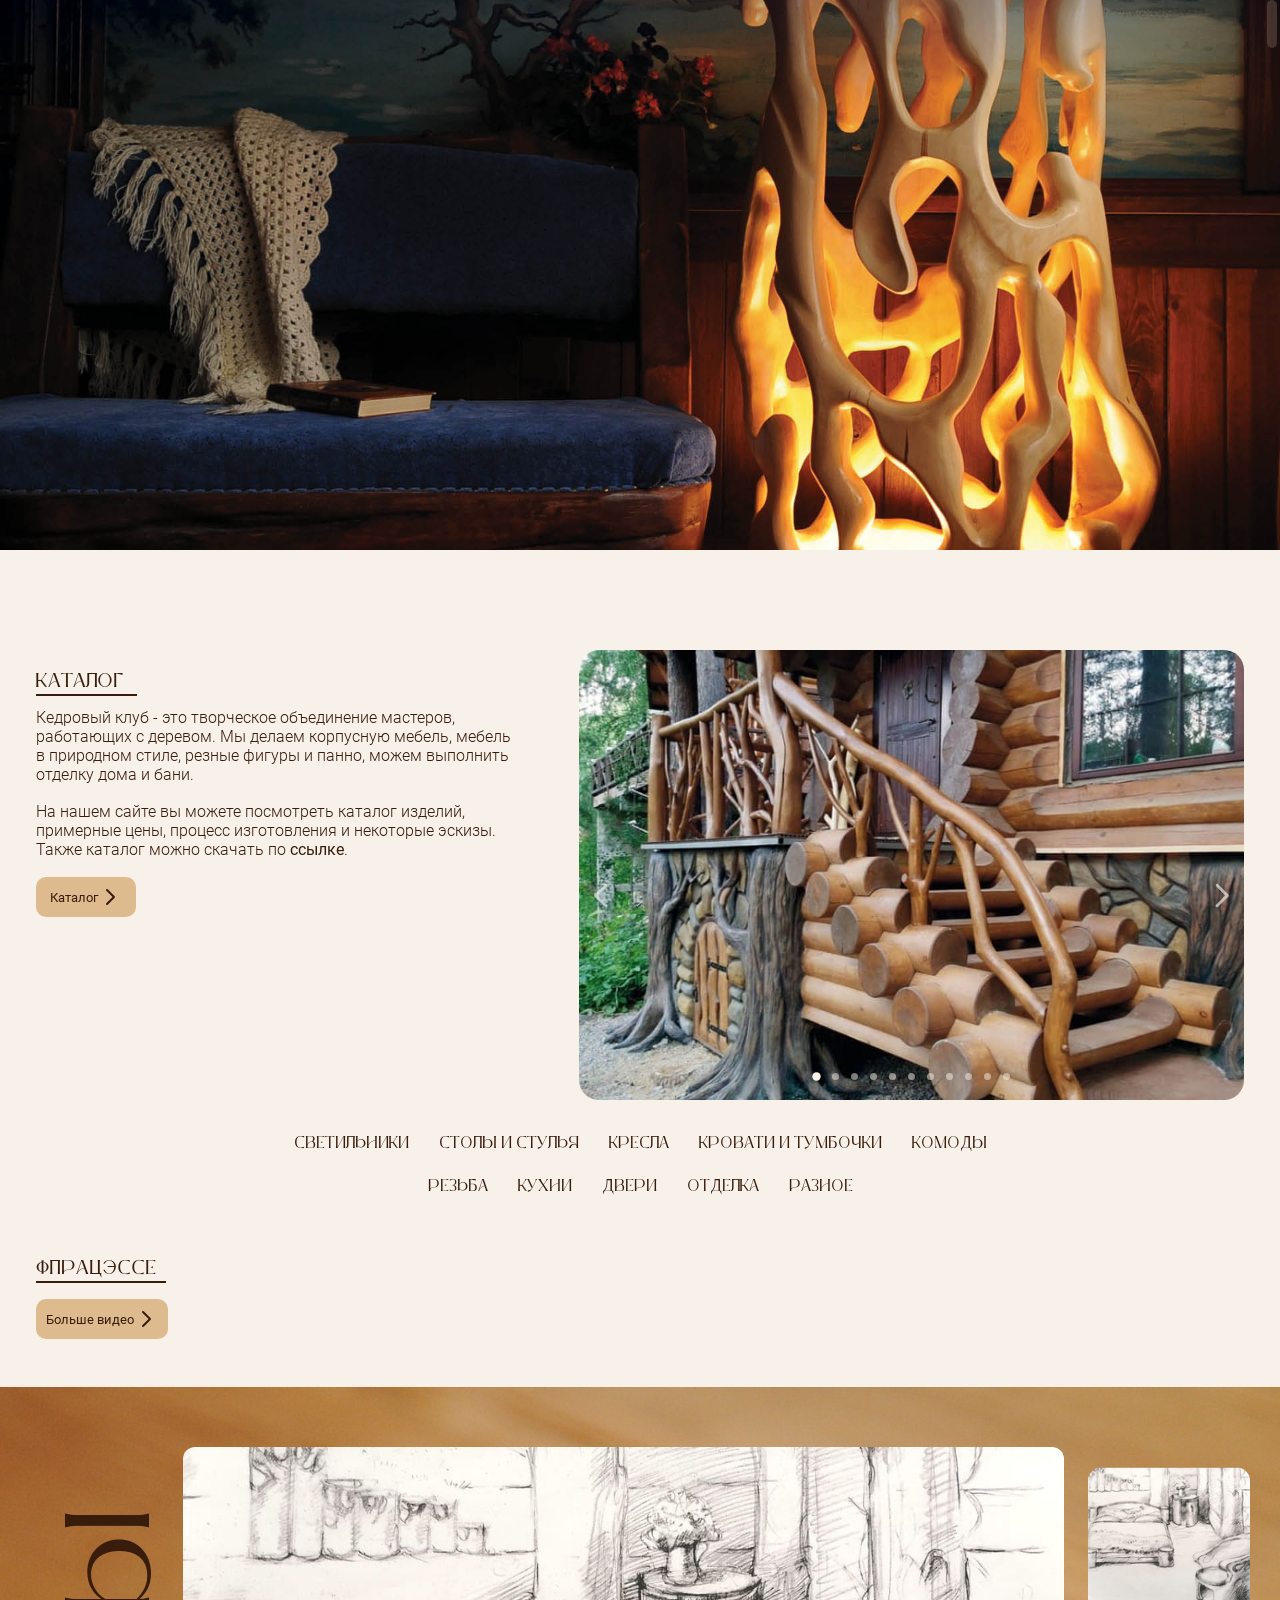
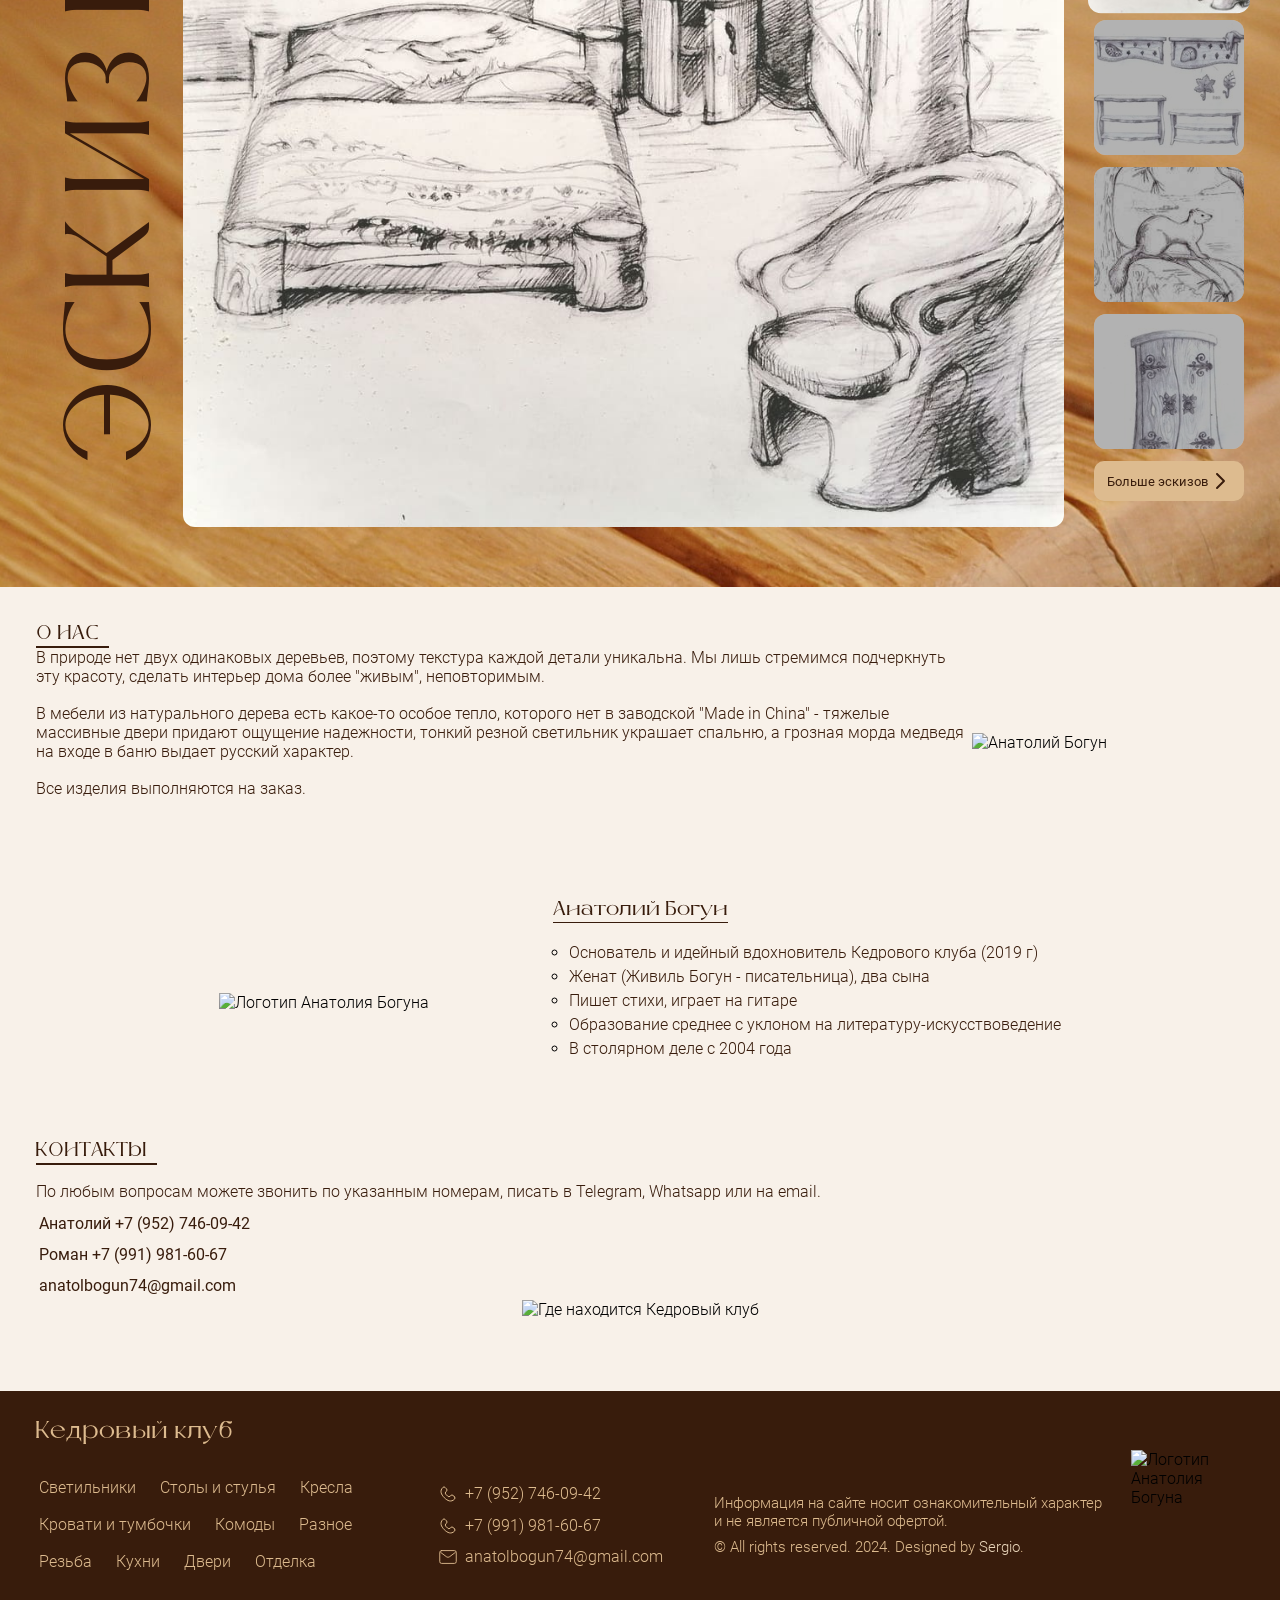
==== index.html @ 1170205b "dev_4.3.1 Start to create the custom scrollbar" ====
<!DOCTYPE html>
<html lang="ru">
<head>
    <meta charset="UTF-8">
    <meta name="viewport" content="width=device-width, initial-scale=1.0">
    <title>Кедровый клуб — мебель ручной работы</title>
    <link rel="icon" href="img/graphics/favicone.ico">
    <link rel="stylesheet" href="CSS/main.css">
    <script defer src="JS/burger-nav.js"></script>
    <!-- <script defer src="JS/up.js"></script> -->
    <script defer src="JS/main.js"></script>
    <script defer src="JS/hideHeader.js"></script>
    <script defer src="JS/scrollbar.js"></script>
    <script defer src="JS/sketches-examples.js"></script>
</head>
<body>
<header class="header">
<div class="header__container container">
  <div class="header__title__container">
    <a class="header__title__link" href="https://cedar-club.ru/">
      <h1 class="header__title">Кедровый&nbsp;клуб</h1>
    </a>
  </div>
  <nav class="header-nav">
    <ul class="header-nav__list">
      <li class="header-nav__item">
        <a class="header-nav__link" href="https://cedar-club.ru/catalog.html">
          Каталог
        </a>
      </li>
      <li class="header-nav__item">
        <a class="header-nav__link" href="https://cedar-club.ru/process.html">
          Фпрацэссе
        </a>
      </li>
      <li class="header-nav__item">
        <a class="header-nav__link" href="https://cedar-club.ru/sketches.html">
          Эскизы
        </a>
      </li>
      <li class="header-nav__item">
        <a class="header-nav__link" href="#about-us">
          О&nbsp;нас
        </a>
      </li>
      <li class="header-nav__item">
        <a class="header-nav__link" href="#contacts">
          Контакты
        </a>
      </li>
      <!-- <li class="header-nav__item header-nav__item_tel">
      </li> -->
      <!-- <li class="header-nav__item header-nav__item_tel">
      </li> -->
    </ul>
  </nav>
  <nav class="header__burger">
    <a class="header-nav__link header-nav__tel" href="tel:+79527460942">
      +7&nbsp;(952)&nbsp;746-09-42
    </a>
    <nav class="navbar">
      <div class="navbar__container">
        <div class="navbar__wrap">
          <div class="hamb">
            <div class="hamb__field" id="hamb">
              <span class="hamb__bar"></span> <span class="hamb__bar"></span>
              <span class="hamb__bar"></span>
            </div>
          </div>
        </div>
      </div>
    </nav>
    <div class="popup" id="popup">
      <ul class="menu" id="menu">
        <li class="menu__item">
          <a class="menu__link" href="catalog.html">Каталог</a>
          <ul class="menu-products">
            <li class="menu-products__item">
              <a href="https://cedar-club.ru/catalog.html#lamps" class="menu-products__link">
                Светильники
              </a>
            </li>
            <li class="menu-products__item">
              <a href="https://cedar-club.ru/catalog.html#tables" class="menu-products__link">
                Столы&nbsp;и&nbsp;стулья
              </a>
            </li>
            <li class="menu-products__item">
              <a href="https://cedar-club.ru/catalog.html#arm-chairs" class="menu-products__link">
                Кресла
              </a>
            </li>
            <li class="menu-products__item">
              <a href="https://cedar-club.ru/catalog.html#beds" class="menu-products__link">
                Кровати&nbsp;и&nbsp;тумбочки
              </a>
            </li>
            <li class="menu-products__item">
              <a href="https://cedar-club.ru/catalog.html#chests" class="menu-products__link">
                Комоды
              </a>
            </li>
            <li class="menu-products__item">
              <a href="https://cedar-club.ru/catalog.html#another" class="menu-products__link">
                Разное
              </a>
            </li>
            <li class="menu-products__item">
              <a href="https://cedar-club.ru/catalog.html#carving" class="menu-products__link">
                Резьба
              </a>
            </li>
            <li class="menu-products__item">
              <a href="https://cedar-club.ru/catalog.html#kitchens" class="menu-products__link">
                Кухни
              </a>
            </li>
            <li class="menu-products__item">
              <a href="https://cedar-club.ru/catalog.html#doors" class="menu-products__link">
                Двери
              </a>
            </li>
            <li class="menu-products__item">
              <a href="https://cedar-club.ru/catalog.html#decoration" class="menu-products__link">
                Отделка
              </a>
            </li>
          </ul>
        </li>
        <li class="menu__item">
          <a class="menu__link" href="https://cedar-club.ru/process.html">Фпрацэссе</a>
        </li>
        <li class="menu__item">
          <a class="menu__link" href="https://cedar-club.ru/sketches.html">Эскизы</a>
        </li>
        <li class="menu__item">
          <a class="menu__link" href="#about-us">О&nbsp;нас</a>
        </li>
        <li class="menu__item">
          <a class="menu__link" href="#contacts">Контакты</a>
        </li>
        <ul class="menu-products">
          <li class="menu-products__item">
            <a class="menu-products__link" href="tel:+9527460942">
              Позвонить
           </a>
          </li>
          <li class="menu-products__item">
            <a class="menu-products__link menu-products__link-last" href="mailto:anatolbogun74@gmail.com">
              Написать
           </a>
          </li>
        </ul>
      </ul>
    </div>
  </nav>
</div>
</header>
<div class="body__back"></div>
<div class="scrollbar">
  <div class="scrollbar__thumb"></div>
</div>
<main class="main">
<section class="section home">
  <div class="home__img">
    <picture>
      <source srcset="img/home_small.jpg" media="(max-width: 540px)">
      <source srcset="img/home_middle.jpg" media="(max-width: 768px)">
      <source srcset="img/home_big.jpg" media="(min-width: 769px)">
      <img src="img/home_big.jpg" alt="Мебель из кедра">
    </picture>
  </div>
  <!-- <div class="home-subtitle container">
    <span class="home-subtitle__line home-subtitle__line_vertical"></span>
    <span class="home-subtitle__line home-subtitle__line_horizontal"></span>
    <h2 class="home-subtitle__title">
      Авторская мебель
    </h2>
  </div> -->
  <address class="home__address">
    <a class="home__tel" href="mailto:anatolbogun74@gmail.com">
        Написать
    </a>
    <div class="home__line"></div>
    <a class="home__tel" href="tel:+9527460942">
      Позвонить
    </a>
  </address>
</section>
<section class="section catalog">
<div class="container">
  <div class="catalog__container">
    <article class="catalog__texts">
      <a href="https://cedar-club.ru/catalog.html">
        <h2 class="section-title catalog__title">
          Каталог&nbsp;
        </h2>
      </a>
      <p class="basic-text catalog__text">
        Кедровый клуб - это творческое объединение мастеров, работающих с деревом. Мы делаем корпусную мебель, мебель в природном стиле, резные фигуры и панно, можем выполнить отделку дома и бани.
        </p>
      <p class="basic-text catalog__text">
        На нашем сайте вы можете посмотреть каталог изделий, примерные цены, процесс изготовления и некоторые эскизы. Также каталог можно скачать по <a class="download-link" href="docs/Cedar-club-catalog.pdf" download>ссылке</a>.
      </p>
      <button class="btn-more">
        <a class="btn-more__link" href="https://cedar-club.ru/catalog.html">
          Каталог
          <svg viewBox="0 0 24 24" fill="none" xmlns="http://www.w3.org/2000/svg">
            <path fill-rule="evenodd" clip-rule="evenodd" d="M8.29289 4.29289C8.68342 3.90237 9.31658 3.90237 9.70711 4.29289L16.7071 11.2929C17.0976 11.6834 17.0976 12.3166 16.7071 12.7071L9.70711 19.7071C9.31658 20.0976 8.68342 20.0976 8.29289 19.7071C7.90237 19.3166 7.90237 18.6834 8.29289 18.2929L14.5858 12L8.29289 5.70711C7.90237 5.31658 7.90237 4.68342 8.29289 4.29289Z"/>
          </svg>
        </a>
      </button>
    </article>
    <div class="catalog__slider">
      <div class="slider catalog-slider">
        <picture>
          <source srcset="img/catalog-examples/11_small.jpg" media="(max-width: 540px)">
          <source srcset="img/catalog-examples/11_middle.jpg" media="(min-width: 541px)">
          <img class="slider__img" src="img/catalog-examples/11_middle.jpg" alt="Лестница">
        </picture>
        <picture>
          <source srcset="img/catalog-examples/01_small.jpg" media="(max-width: 540px)">
          <source srcset="img/catalog-examples/01_middle.jpg" media="(min-width: 541px)">
          <img class="slider__img" src="img/catalog-examples/01_middle.jpg" alt="Светильник">
        </picture>
        <picture>
          <source srcset="img/catalog-examples/02_small.jpg" media="(max-width: 540px)">
          <source srcset="img/catalog-examples/02_middle.jpg" media="(min-width: 541px)">
          <img class="slider__img" src="img/catalog-examples/02_middle.jpg" alt="Стол">
        </picture>
        <picture>
          <source srcset="img/catalog-examples/03_small.jpg" media="(max-width: 540px)">
          <source srcset="img/catalog-examples/03_middle.jpg" media="(min-width: 541px)">
          <img class="slider__img" src="img/catalog-examples/03_middle.jpg" alt="Столик из кедра">
        </picture>
        <picture>
          <source srcset="img/catalog-examples/05_small.jpg" media="(max-width: 540px)">
          <source srcset="img/catalog-examples/05_middle.jpg" media="(min-width: 541px)">
          <img class="slider__img" src="img/catalog-examples/05_middle.jpg" alt="Кресло с пуфиком">
        </picture>
        <picture>
          <source srcset="img/catalog-examples/07_small.jpg" media="(max-width: 540px)">
          <source srcset="img/catalog-examples/07_middle.jpg" media="(min-width: 541px)">
          <img class="slider__img" src="img/catalog-examples/07_middle.jpg" alt="Тумбочка">
        </picture>
        <picture>
          <source srcset="img/catalog-examples/06_small.jpg" media="(max-width: 540px)">
          <source srcset="img/catalog-examples/06_middle.jpg" media="(min-width: 541px)">
          <img class="slider__img" src="img/catalog-examples/06_middle.jpg" alt="Кровать">
        </picture>
        <picture>
          <source srcset="img/catalog-examples/08-2_small.jpg" media="(max-width: 540px)">
          <source srcset="img/catalog-examples/08-2_middle.jpg" media="(min-width: 541px)">
          <img class="slider__img" src="img/catalog-examples/08-2_middle.jpg" alt="Резьба охота">
        </picture>
        <picture>
          <source srcset="img/catalog-examples/08_small.jpg" media="(max-width: 540px)">
          <source srcset="img/catalog-examples/08_middle.jpg" media="(min-width: 541px)">
          <img class="slider__img" src="img/catalog-examples/08_middle.jpg" alt="Медвежата">
        </picture>
        <picture>
          <source srcset="img/catalog-examples/09_small.jpg" media="(max-width: 540px)">
          <source srcset="img/catalog-examples/09_middle.jpg" media="(min-width: 541px)">
          <img class="slider__img" src="img/catalog-examples/09_middle.jpg" alt="Кухня">
        </picture>
        <picture>
          <source srcset="img/catalog-examples/10_small.jpg" media="(max-width: 540px)">
          <source srcset="img/catalog-examples/10_middle.jpg" media="(min-width: 541px)">
          <img class="slider__img" src="img/catalog-examples/10_middle.jpg" alt="Кухня">
        </picture>
      </div>
      <button class="slider-button prev-button" aria-label="Посмотреть предыдущий слайд">
        <svg class="slider-button-img" viewBox="0 0 24 24" fill="none" xmlns="http://www.w3.org/2000/svg">
          <path fill-rule="evenodd" clip-rule="evenodd" d="M15.7071 4.29289C16.0976 4.68342 16.0976 5.31658 15.7071 5.70711L9.41421 12L15.7071 18.2929C16.0976 18.6834 16.0976 19.3166 15.7071 19.7071C15.3166 20.0976 14.6834 20.0976 14.2929 19.7071L7.29289 12.7071C7.10536 12.5196 7 12.2652 7 12C7 11.7348 7.10536 11.4804 7.29289 11.2929L14.2929 4.29289C14.6834 3.90237 15.3166 3.90237 15.7071 4.29289Z"/>
        </svg>
      </button>
      <button class="slider-button next-button" aria-label="Посмотреть следующий слайд">
        <svg class="slider-button-img" viewBox="0 0 24 24" fill="none" xmlns="http://www.w3.org/2000/svg">
          <path fill-rule="evenodd" clip-rule="evenodd" d="M8.29289 4.29289C8.68342 3.90237 9.31658 3.90237 9.70711 4.29289L16.7071 11.2929C17.0976 11.6834 17.0976 12.3166 16.7071 12.7071L9.70711 19.7071C9.31658 20.0976 8.68342 20.0976 8.29289 19.7071C7.90237 19.3166 7.90237 18.6834 8.29289 18.2929L14.5858 12L8.29289 5.70711C7.90237 5.31658 7.90237 4.68342 8.29289 4.29289Z"/>
        </svg>
      </button>
      <div class="catalog-slider__indicator"></div>
    </div>
  </div>
  <nav class="catalog-nav">
    <ul class="catalog-nav__list">
      <li class="catalog-nav__item">
        <a class="catalog-nav__link" href="https://cedar-club.ru/catalog.html#lamps">
          Светильники
        </a>
      </li>
      <li class="catalog-nav__item">
        <a class="catalog-nav__link" href="https://cedar-club.ru/catalog.html#tables">
          Столы&nbsp;и&nbsp;стулья
        </a>
      </li>
      <li class="catalog-nav__item">
        <a class="catalog-nav__link" href="https://cedar-club.ru/catalog.html#arm-chairs">
          Кресла
        </a>
      </li>
      <li class="catalog-nav__item">
        <a class="catalog-nav__link" href="https://cedar-club.ru/catalog.html#beds">
          Кровати&nbsp;и&nbsp;тумбочки
        </a>
      </li>
      <li class="catalog-nav__item">
        <a class="catalog-nav__link" href="https://cedar-club.ru/catalog.html#chests">
          Комоды
        </a>
      </li>
      <li class="catalog-nav__item">
        <a class="catalog-nav__link" href="https://cedar-club.ru/catalog.html#carving">
          Резьба
        </a>
      </li>
      <li class="catalog-nav__item">
        <a class="catalog-nav__link" href="https://cedar-club.ru/catalog.html#kitchens">
          Кухни
        </a>
      </li>
      <li class="catalog-nav__item">
        <a class="catalog-nav__link" href="https://cedar-club.ru/catalog.html#doors">
          Двери
        </a>
      </li>
      <li class="catalog-nav__item">
        <a class="catalog-nav__link" href="https://cedar-club.ru/catalog.html#decoration">
          Отделка
        </a>
      </li>
      <li class="catalog-nav__item">
        <a class="catalog-nav__link" href="https://cedar-club.ru/catalog.html#another">
          Разное
        </a>
      </li>
    </ul>
  </nav>
</div>
</section>
<section id="process" class="section process-examples">
<div class="container">
  <a href="https://cedar-club.ru/process.html">
    <h2 class="section-title">
      Фпрацэссе&nbsp;&nbsp;
    </h2>
  </a>
  <button class="btn-more">
    <a class="btn-more__link" href="https://cedar-club.ru/process.html">
      Больше&nbsp;видео
      <svg viewBox="0 0 24 24" fill="none" xmlns="http://www.w3.org/2000/svg">
        <path fill-rule="evenodd" clip-rule="evenodd" d="M8.29289 4.29289C8.68342 3.90237 9.31658 3.90237 9.70711 4.29289L16.7071 11.2929C17.0976 11.6834 17.0976 12.3166 16.7071 12.7071L9.70711 19.7071C9.31658 20.0976 8.68342 20.0976 8.29289 19.7071C7.90237 19.3166 7.90237 18.6834 8.29289 18.2929L14.5858 12L8.29289 5.70711C7.90237 5.31658 7.90237 4.68342 8.29289 4.29289Z"/>
      </svg>
    </a>
  </button>
</div>
</section>
<section id="sketches-examples" class="section sketches-examples">
<div class="container sketches-examples__container">
  <h2 class="section-title sketches-examples__title">
    Эскизы
  </h2>
  <div class="sketches-examples__list">
    <li class="sketches-examples__item">
      <picture class="sketches-examples__img sketches-examples__img_big">
        <source srcset="img/sketches-examples/01_small.jpg" media="(max-width: 768px)">
        <source srcset="img/sketches-examples/01_small.jpg" media="(min-width: 769px)">
        <img src="img/sketches-examples/01.jpg" alt="Эскиз прихожей с коваными крючками">
      </picture>
      <picture class="sketches-examples__img sketches-examples__img_small">
        <source srcset="img/sketches-examples/02_small.jpg" media="(max-width: 768px)">
        <source srcset="img/sketches-examples/02_small.jpg" media="(min-width: 769px)">
        <img src="img/sketches-examples/02.jpg" alt="Эскиз резной двери с соболем">
      </picture>
    </li>
    <li class="sketches-examples__item">
      <picture class="sketches-examples__img sketches-examples__img_small">
        <source srcset="img/sketches-examples/03_small.jpg" media="(max-width: 768px)">
        <source srcset="img/sketches-examples/03_small.jpg" media="(min-width: 769px)">
        <img src="img/sketches-examples/03.jpg" alt="Эскиз светильника с цветным стеклом">
      </picture>
      <picture class="sketches-examples__img sketches-examples__img_big">
        <source srcset="img/sketches-examples/04_small.jpg" media="(max-width: 710px)">
        <source srcset="img/sketches-examples/04_middle.jpg" media="(max-width: 768px)">
        <source srcset="img/sketches-examples/04_small.jpg" media="(min-width: 769px)">
        <img src="img/sketches-examples/04.jpg" alt="Эскиз двустворчатого шкафа">
      </picture>
    </li>
  </div>
  <div class="sketches-slider">
    <div class="sketches-slider__title">
      <span>Э</span><span>С</span><span>К</span><span>И</span><span>З</span><span>Ы</span>
    </div>
    <div class="sketches-slider__zoom">
      <img class="sketches-slider__zoom__img" alt="Эскиз прихожей с коваными крючками">
    </div>
    <ul class="sketches-slider__preview">
      <li class="sketches-slider__preview__item active">
        <img src="img/sketches-examples/01_preview.jpg" alt="Эскиз прихожей с коваными крючками">
      </li>
      <li class="sketches-slider__preview__item">
        <img src="img/sketches-examples/02_preview.jpg" alt="Эскиз резной двери с соболем">
      </li>
      <li class="sketches-slider__preview__item">
        <img src="img/sketches-examples/03_preview.jpg" alt="Эскиз светильника с цветным стеклом">
      </li>
      <li class="sketches-slider__preview__item">
        <img src="img/sketches-examples/04_preview.jpg" alt="Эскиз двустворчатого шкафа">
      </li>
      <button class="btn-more sketches-slider__btn">
        <a class="btn-more__link" href="https://cedar-club.ru/sketches.html">
          Больше&nbsp;эскизов
          <svg viewBox="0 0 24 24" fill="none" xmlns="http://www.w3.org/2000/svg">
            <path fill-rule="evenodd" clip-rule="evenodd" d="M8.29289 4.29289C8.68342 3.90237 9.31658 3.90237 9.70711 4.29289L16.7071 11.2929C17.0976 11.6834 17.0976 12.3166 16.7071 12.7071L9.70711 19.7071C9.31658 20.0976 8.68342 20.0976 8.29289 19.7071C7.90237 19.3166 7.90237 18.6834 8.29289 18.2929L14.5858 12L8.29289 5.70711C7.90237 5.31658 7.90237 4.68342 8.29289 4.29289Z"/>
          </svg>
        </a>
      </button>
    </ul>
  </div>
  <button class="btn-more sketches-examples__btn">
    <a class="btn-more__link" href="https://cedar-club.ru/sketches.html">
      Больше&nbsp;эскизов
      <svg viewBox="0 0 24 24" fill="none" xmlns="http://www.w3.org/2000/svg">
        <path fill-rule="evenodd" clip-rule="evenodd" d="M8.29289 4.29289C8.68342 3.90237 9.31658 3.90237 9.70711 4.29289L16.7071 11.2929C17.0976 11.6834 17.0976 12.3166 16.7071 12.7071L9.70711 19.7071C9.31658 20.0976 8.68342 20.0976 8.29289 19.7071C7.90237 19.3166 7.90237 18.6834 8.29289 18.2929L14.5858 12L8.29289 5.70711C7.90237 5.31658 7.90237 4.68342 8.29289 4.29289Z"/>
      </svg>
    </a>
  </button>
</div>
</section>
<section id="about-us" class="section about-us">
<div class="container">
  <h2 class="section-title about-us__title">
    О&nbsp;нас&nbsp;&nbsp;
  </h2>
  <article class="about-club">
    <div class="about-club-texts">
      <p class="basic-text catalog__text">
        В природе нет двух одинаковых деревьев, поэтому текстура каждой детали уникальна. Мы лишь стремимся подчеркнуть эту красоту, сделать интерьер дома более "живым", неповторимым.
      </p>
      <p class="basic-text catalog__text">
        В мебели из натурального дерева есть какое-то особое тепло, которого нет в заводской "Made in China" - тяжелые массивные двери придают ощущение надежности, тонкий резной светильник украшает спальню, а грозная морда медведя на входе в баню выдает русский характер.
      </p>
      <p class="basic-text about-club-text">
        Все изделия выполняются на заказ.
      </p>
    </div>
    <img class="about-us__img" src="img/about-us-2.jpg" alt="Анатолий Богун">
  </article>
  <article class="about-bogun">
    <h3 class="section-title about-bogun__title">
      Анатолий&nbsp;Богун
    </h3>
    <div class="about-bogun__desc">
      <img class="about-us__logo" src="img/about-us-logo.png" alt="Логотип Анатолия Богуна">
      <ul class="about-bogun__list">
        <li class="about-bogun__item">
          <p class="basic-text about-bogun__text">
            Основатель и идейный вдохновитель Кедрового клуба (2019&nbsp;г)
          </p>
        </li>
        <li class="about-bogun__item">
          <p class="basic-text about-bogun__text">
            Женат (Живиль&nbsp;Богун - писательница), два&nbsp;сына
          </p>
        </li>
        <li class="about-bogun__item">
          <p class="basic-text about-bogun__text">
            Пишет стихи, играет на&nbsp;гитаре
          </p>
        </li>
        <li class="about-bogun__item">
          <p class="basic-text about-bogun__text">
            Образование среднее с&nbsp;уклоном на литературу-искусствоведение
          </p>
        </li>
        <li class="about-bogun__item">
          <p class="basic-text about-bogun__text">
            В&nbsp;столярном деле с&nbsp;2004&nbsp;года
          </p>
        </li>
      </ul>
    </div>
  </article>
</div>
</section>
<section id="contacts" class="section contacts">
<div class="container">
  <h2 class="section-title">
    Контакты&nbsp;&nbsp;
  </h2>
  <div class="contacts__container">
    <p class="basic-text contacts__text">
      По&nbsp;любым вопросам можете звонить по&nbsp;указанным номерам, писать в&nbsp;Telegram, Whatsapp или на&nbsp;email.
    </p>
    <address class="address contacts__address">
      <a class="contacts__link" href="tel:+79527460942">
        Анатолий +7&nbsp;(952)&nbsp;746-09-42
      </a>
      <a class="contacts__link" href="tel:+79919816067">
        Роман +7&nbsp;(991)&nbsp;981-60-67
      </a>
      <a class="contacts__link" href="mailto:anatolbogun74@gmail.com">
        anatolbogun74@gmail.com
      </a>
    </address>
    <div class="contacts__img">
      <img src="img/contacts-card.png" alt="Где находится Кедровый клуб">
    </div>
  </div>
</div>
</section>
</main>
<footer class="footer">
<div class="footer__container container">
  <div class="footer__container__big">
    <h2 class="footer__title">
      Кедровый клуб
    </h2>
    <div class="footer__content">
      <div class="footer__content__container">
        <nav class="footer-nav">
          <ul class="footer-nav__list">
            <li class="footer-nav__item">
              <a href="https://cedar-club.ru/catalog.html#lamps" class="footer-nav__link">
                Светильники
              </a>
            </li>
            <li class="footer-nav__item">
              <a href="https://cedar-club.ru/catalog.html#tables" class="footer-nav__link">
                Столы&nbsp;и&nbsp;стулья
              </a>
            </li>
            <li class="footer-nav__item">
              <a href="https://cedar-club.ru/catalog.html#arm-chairs" class="footer-nav__link">
                Кресла
              </a>
            </li>
            <li class="footer-nav__item">
              <a href="https://cedar-club.ru/catalog.html#beds" class="footer-nav__link">
                Кровати&nbsp;и&nbsp;тумбочки
              </a>
            </li>
            <li class="footer-nav__item">
              <a href="https://cedar-club.ru/catalog.html#chests" class="footer-nav__link">
                Комоды
              </a>
            </li>
            <li class="footer-nav__item">
              <a href="https://cedar-club.ru/catalog.html#another" class="footer-nav__link">
                Разное
              </a>
            </li>
            <li class="footer-nav__item">
              <a href="https://cedar-club.ru/catalog.html#carving" class="footer-nav__link">
                Резьба
              </a>
            </li>
            <li class="footer-nav__item">
              <a href="https://cedar-club.ru/catalog.html#kitchens" class="footer-nav__link">
                Кухни
              </a>
            </li>
            <li class="footer-nav__item">
              <a href="https://cedar-club.ru/catalog.html#doors" class="footer-nav__link">
                Двери
              </a>
            </li>
            <li class="footer-nav__item">
              <a href="https://cedar-club.ru/catalog.html#decoration" class="footer-nav__link">
                Отделка
              </a>
            </li>
          </ul>
        </nav>
        <address class="footer__address">
          <a class="footer__link" href="tel:+79527460942">
            <svg class="w-6 h-6 text-gray-800 dark:text-white" aria-hidden="true" xmlns="http://www.w3.org/2000/svg" width="24" height="24" fill="none" viewBox="0 0 24 24">
              <path stroke="currentColor" stroke-linecap="round" stroke-linejoin="round" stroke-width="1" d="M18.427 14.768 17.2 13.542a1.733 1.733 0 0 0-2.45 0l-.613.613a1.732 1.732 0 0 1-2.45 0l-1.838-1.84a1.735 1.735 0 0 1 0-2.452l.612-.613a1.735 1.735 0 0 0 0-2.452L9.237 5.572a1.6 1.6 0 0 0-2.45 0c-3.223 3.2-1.702 6.896 1.519 10.117 3.22 3.221 6.914 4.745 10.12 1.535a1.601 1.601 0 0 0 0-2.456Z"/>
            </svg>
            +7 (952) 746-09-42
          </a>
          <a class="footer__link" href="tel:+79919816067">
            <svg class="w-6 h-6 text-gray-800 dark:text-white" aria-hidden="true" xmlns="http://www.w3.org/2000/svg" width="24" height="24" fill="none" viewBox="0 0 24 24">
              <path stroke="currentColor" stroke-linecap="round" stroke-linejoin="round" stroke-width="1" d="M18.427 14.768 17.2 13.542a1.733 1.733 0 0 0-2.45 0l-.613.613a1.732 1.732 0 0 1-2.45 0l-1.838-1.84a1.735 1.735 0 0 1 0-2.452l.612-.613a1.735 1.735 0 0 0 0-2.452L9.237 5.572a1.6 1.6 0 0 0-2.45 0c-3.223 3.2-1.702 6.896 1.519 10.117 3.22 3.221 6.914 4.745 10.12 1.535a1.601 1.601 0 0 0 0-2.456Z"/>
            </svg>
            +7 (991) 981-60-67
          </a>
          <a class="footer__link" href="mailto:anatolbogun74@gmail.com">
            <svg width="24px" height="22px" viewBox="0 0 24 24" fill="none" xmlns="http://www.w3.org/2000/svg">
              <path d="M4 7.00005L10.2 11.65C11.2667 12.45 12.7333 12.45 13.8 11.65L20 7" stroke="currentColor" stroke-width="1" stroke-linecap="round" stroke-linejoin="round"/>
              <rect x="3" y="5" width="18" height="14" rx="2" stroke="currentColor" stroke-width="1" stroke-linecap="round"/>
            </svg>
            anatolbogun74@gmail.com
          </a>
        </address>
        <div class="footer__info">
          <p class="footer__text">
            Информация на сайте носит ознакомительный характер и не&nbsp;является&nbsp;публичной&nbsp;офертой.
          </p>
          <p class="footer__text">
            ©&nbsp;All&nbsp;rights&nbsp;reserved.&nbsp;2024. Designed&nbsp;by&nbsp;<a class="footer__link--sergio" href="mailto:sergiobogunio@gmail.com">Sergio</a>.
          </p>
        </div>
      </div>
      <img class="footer__logo" src="img/footer-logo.png" alt="Логотип Анатолия Богуна">
    </div>
  </div>
<img class="footer__logo-big" src="img/footer-logo.png" alt="Логотип Анатолия Богуна">
</div>
</footer>
<!-- <div id="scrollToTop" class="btn-up" onclick="goUp();">
  <svg xmlns="http://www.w3.org/2000/svg" viewBox="0 0 24 24" width="36" height="36">
    <path d="M12,0A12,12,0,1,1,0,12,12.013,12.013,0,0,1,12,0Zm0,22A10,10,0,1,0,2,12,10.011,10.011,0,0,0,12,22ZM10.586,8.586,5.874,13.3l1.414,1.414L12,10l4.673,4.673,1.414-1.414L13.414,8.586a2,2,0,0,0-2.828,0Z"/>
  </svg>
</div> -->
</body>
</html>
---- CSS/main.css ----
:root {
  --more-dark: #0f0200;
  --less-dark: #695549;
  --dark: #381c0c;
  --light: #ddbb8f;
  --lighter: #ead6bb;
  --lightest: #f8f1e9;
  --gap: 12px;
  --example-gap: 5px;
  --quantity: 1;
  --card-width: calc((100% - (var(--gap) * (var(--quantity) - 1))) / var(--quantity));
  --radius-big: 10px;
}

@media (min-width: 1200px) {
  :root {
    --radius-big: 20px ;
  }
}
html {
  box-sizing: border-box;
}

*,
*::before,
*::after {
  box-sizing: inherit;
  -webkit-tap-highlight-color: rgba(0, 0, 0, 0);
}

body {
  margin: 0;
  padding: 0;
  min-width: 320px;
  max-width: 100%;
  font-family: "Roboto", sans-serif;
  font-weight: 300;
  background-color: var(--lightest);
}

@media (max-width: 767px) {
  ::-webkit-scrollbar {
    display: none;
  }
  html {
    -ms-overflow-style: none;
    scrollbar-width: none;
  }
}
@media (min-width: 1921px) {
  section, header {
    margin: 0 auto;
  }
}
a {
  text-decoration: none;
}

img {
  max-width: 100%;
}

li {
  list-style-type: none;
}

ul {
  margin: 0;
  padding: 0;
}

.section {
  margin: 0 auto;
  width: 100%;
  max-width: 1600px;
}

.container {
  width: 100%;
  padding-left: 10px;
  padding-right: 10px;
}

@media (min-width: 540px) {
  .container {
    padding-left: 15px;
    padding-right: 15px;
  }
}
@media (min-width: 768px) {
  .container {
    padding-left: 24px;
    padding-right: 24px;
  }
}
@media (min-width: 1280px) {
  .container {
    padding-left: 36px;
    padding-right: 36px;
  }
}
@media (min-width: 1440px) {
  .container {
    padding-left: 72px;
    padding-right: 72px;
  }
}
@media (min-width: 722px) {
  :root {
    --quantity: 2;
  }
}
@media (min-width: 1092px) {
  :root {
    --quantity: 3;
  }
}
@media (min-width: 1468px) {
  :root {
    --quantity: 4;
  }
}
.basic-text {
  font-family: "Roboto", sans-serif;
  font-weight: 300;
  font-style: normal;
  color: var(--dark);
  margin: 0;
  padding: 0;
}

.section-title {
  display: inline-block;
  font-family: "Leotaro", "Roboto", serif;
  font-weight: normal;
  font-size: 20px;
  text-transform: uppercase;
  color: var(--dark);
  border-bottom: 2px solid var(--dark);
}

.btn-more {
  display: block;
  margin: 0;
  min-width: 100px;
  min-height: 40px;
  padding: 8px 10px;
  border: none;
  border-radius: 10px;
  font-family: "Roboto", sans-serif;
  font-weight: 500;
  font-style: normal;
  background-color: var(--light);
  transition: all 0.15s ease-in-out;
  cursor: pointer;
}
.btn-more:hover, .btn-more:active {
  background-color: var(--lighter);
}

.btn-more__link {
  margin: 0 auto;
  display: flex;
  justify-content: center;
  align-items: center;
  color: var(--dark);
}
.btn-more__link svg {
  width: 24px;
  height: 24px;
  fill: currentColor;
}

@font-face {
  font-family: "Leotaro";
  src: local("LeotaroRegular"), local("Leotaro-Regular"), url("../fonts/LeotaroRegular.woff2") format("woff2"), url("../fonts/LeotaroRegular.woff") format("woff");
  font-display: swap;
  font-weight: 400;
  font-style: normal;
}
@font-face {
  font-family: "Roboto";
  src: local("RobotoLight"), local("Roboto-Light"), url("../fonts/RobotoLight.woff2") format("woff2"), url("../fonts/RobotoLight.woff") format("woff");
  font-display: swap;
  font-weight: 300;
  font-style: normal;
}
@font-face {
  font-family: "Roboto";
  src: local("RobotoRegular"), local("Roboto-Regular"), url("../fonts/RobotoRegular.woff2") format("woff2"), url("../fonts/RobotoRegular.woff") format("woff");
  font-display: swap;
  font-weight: 400;
  font-style: normal;
}
@media (min-width: 769px) {
  ::-webkit-scrollbar {
    display: none;
  }
  .scrollbar {
    position: fixed;
    z-index: 5;
    top: 0;
    right: 0;
    display: block;
    width: 12px;
    height: 100vh;
    background-color: transparent;
  }
  .scrollbar__thumb {
    position: absolute;
    z-index: 6;
    right: 3px;
    display: block;
    width: 10px;
    height: 48px;
    background-color: var(--less-dark);
    border-radius: 9px;
    transition: opacity 0.15s ease-in-out;
    opacity: 0;
  }
}
.scrollbar:hover .scrollbar__thumb {
  opacity: 0.5;
}

.body__back {
  display: none;
  position: fixed;
  top: 0;
  left: 0;
  width: 100vw;
  height: 100vh;
  z-index: 9;
}

.body__back.be {
  display: block;
}

.header {
  position: fixed;
  top: 0;
  z-index: 10;
  width: 100%;
  max-width: 100%;
  background-image: linear-gradient(rgba(15, 2, 0, 0.55) 50%, rgba(15, 2, 0, 0.4) 80%, rgba(15, 2, 0, 0.2));
  -webkit-backdrop-filter: blur(1.5px);
          backdrop-filter: blur(1.5px);
  transition: top 0.3s ease-in-out;
}
.header.hidden {
  top: -100%;
}

.header__container {
  position: relative;
  display: flex;
  justify-content: space-evenly;
  align-items: center;
  flex-wrap: nowrap;
  flex-grow: 1;
  flex-shrink: 1;
  flex-basis: 100%;
  padding-top: 15px;
  padding-bottom: 15px;
  width: 100%;
  max-width: 100%;
}

@media (min-width: 1921px) {
  .header__container {
    margin: 0 auto;
    max-width: 1920px;
    flex-grow: 0;
  }
}
@media (min-width: 451px) {
  .header__container {
    padding-top: 18px;
    padding-bottom: 18px;
  }
}
@media (min-width: 1025px) {
  .header__container {
    padding-top: 21px;
    padding-bottom: 21px;
  }
}
@media (max-width: 768px) {
  .header__container {
    text-align: center;
    justify-content: space-between;
  }
}
.header__container > *,
.header__container > ::before,
.header__container > ::after {
  flex-grow: 1;
  flex-shrink: 1;
}

.header__title__container {
  flex-grow: 1;
}

.header__title__link {
  display: inline;
  pointer-events: none;
}

.header__title {
  display: inline-block;
  margin: 0;
  margin-right: 15px;
  padding: 0;
  padding-right: 5px;
  flex-shrink: 1;
  pointer-events: auto;
  font-family: "Leotaro", "Roboto", serif;
  font-weight: normal;
  font-size: 36px;
  color: var(--light);
  transition: color 0.15s ease-in-out;
}

@media (max-width: 540px) {
  .header__title {
    font-size: 30px;
  }
}
@media (max-width: 768px) {
  .header__container {
    flex-grow: 0;
    text-align: center;
  }
  .header__title__container {
    flex-grow: 0;
  }
  .header__title__link {
    margin-right: 0;
  }
  .header__title {
    display: flex;
  }
}
.header__title:hover {
  color: var(--lighter);
}

.header-nav {
  display: inline-block;
  margin: 0;
  padding: 0;
}

.header-nav__list {
  display: inline-flex;
  gap: 30px;
  margin: 0;
  padding: 0;
}

@media (min-width: 1025px) {
  .header-nav__list {
    gap: 36px;
  }
}
@media (min-width: 1281px) {
  .header-nav__list {
    gap: 60px;
  }
}
.header-nav__item {
  list-style-type: none;
}

.header-nav__link {
  position: relative;
  padding: 6px;
  font-family: "Roboto", sans-serif;
  font-weight: 400;
  color: var(--light);
  text-transform: uppercase;
  transition: color 0.15s ease-in-out;
}

.header-nav__link:hover, .header-nav__link:focus, .header-nav__link:active {
  color: var(--lighter);
}

.header-nav__link::before {
  content: "";
  position: absolute;
  bottom: 0;
  left: 50%;
  width: 0;
  height: 100%;
  border-bottom: 1px solid var(--lighter);
  transform: translateX(-50%);
  transition: width 0.15s ease-in-out;
}

.header-nav__link:hover::before, .header-nav__link:active::before {
  width: 80%;
}

.header-nav__tel {
  white-space: nowrap;
  font-size: 18px;
}

@media (max-width: 768px) {
  .header-nav {
    display: none;
  }
}
.header__burger {
  position: relative;
  display: flex;
  justify-content: space-between;
  flex-grow: 0;
  gap: 20px;
  z-index: 11;
}

.navbar {
  position: relative;
  margin-left: auto;
  width: 40px;
  height: 100%;
  z-index: 13;
  flex-grow: 0;
  justify-self: end;
}

.navbar__container {
  width: 100%;
  height: 100%;
}

.navbar__wrap {
  display: flex;
  justify-content: end;
  align-items: center;
  height: 100%;
  flex-basis: 40px;
  flex-grow: 0;
}

.hamb {
  display: flex;
  align-items: center;
  flex-basis: 40px;
  flex-grow: 0;
}

.hamb__field {
  cursor: pointer;
  padding-left: 5px;
  width: 38px;
  height: 33px;
}

.hamb__bar {
  display: block;
  margin: 5px auto;
  width: 33px;
  height: 3px;
  border-radius: 2px;
  background-color: var(--light);
  transition: 0.2s;
}

.hamb__field:hover .hamb__bar {
  background-color: var(--lighter);
}

.popup {
  display: none;
}

.menu {
  display: none;
}

.popup.open {
  position: absolute;
  z-index: 12;
  top: -10px;
  right: -10px;
  padding: 24px 18px 21px 18px;
  width: 240px;
  min-height: 100%;
  display: flex;
  flex-direction: column;
  border-radius: 10px;
  background-color: #fff;
  transition: 0.3s;
  box-shadow: -4px 5px 5px rgba(0, 0, 0, 0.3);
}

.menu {
  width: 100%;
  min-height: 100%;
  display: flex;
  flex-direction: column;
  justify-content: start;
  align-items: start;
}

.menu__item {
  margin-right: auto;
  width: 100%;
  text-align: left;
}

.menu__link {
  display: inline-block;
  padding: 4px 5px;
  border-radius: 5px;
  width: 100%;
  font-family: "Roboto", sans-serif;
  font-weight: 400;
  font-size: 20px;
  text-align: left;
  color: var(--dark);
  transition: color 0.2s;
}

.menu__link:first-child {
  max-width: 175px;
}

.menu-products {
  margin: 0;
  padding: 0;
  padding-left: 12px;
  width: 210px;
}

.menu-products__link {
  display: inline-block;
  margin-bottom: 2px;
  padding: 3px 5px 3px 8px;
  min-width: 100%;
  max-width: 200px;
  border-radius: 5px;
  text-align: left;
  font-weight: 300;
  font-size: 18px;
  color: var(--dark);
}

.menu-products__link-last {
  margin: 0;
}

.menu__link:hover, .menu-products__link:hover {
  color: var(--more-dark);
  background-color: rgba(0, 0, 0, 0.05);
}

.hamb__field.active .hamb__bar:nth-child(2) {
  opacity: 0;
}

.hamb__field.active .hamb__bar:nth-child(1) {
  width: 35px;
  height: 3px;
  background-color: var(--dark);
  transform: translateY(8px) rotate(45deg);
}

.hamb__field.active .hamb__bar:nth-child(3) {
  width: 35px;
  height: 3px;
  background-color: var(--dark);
  transform: translateY(-8px) rotate(-45deg);
}

.hamb__field.active:hover .hamb__bar:nth-child(1),
.hamb__field.active:hover .hamb__bar:nth-child(3) {
  background-color: var(--less-dark);
}

.home {
  position: relative;
  display: flex;
  align-items: end;
  margin: 0;
  margin-bottom: 40px;
  padding: 0;
  max-width: 100%;
  /* height: calc(100* var(--vh, 1vh)); */
  height: 550px;
  overflow: hidden;
}

@media (min-width: 1440px) {
  .home {
    height: 700px;
  }
}
@media (min-width: 769px) {
  .home {
    margin-bottom: 60px;
  }
}
@media (min-width: 1025px) {
  .home {
    margin-bottom: 80px;
  }
}
@media (min-width: 1600px) {
  .home {
    height: 800px;
  }
}
@media (min-width: 1920px) {
  .home {
    max-width: 1920px;
    margin: 0 auto 40px;
  }
}
.home__img {
  position: absolute;
  top: 0;
  left: 0;
  width: 100%;
  height: 100%;
}
.home__img img {
  width: 100%;
  height: 100%;
  -o-object-fit: cover;
     object-fit: cover;
}

.home-subtitle {
  position: relative;
}

.home-subtitle__title {
  margin-bottom: 150px;
  margin-left: 30px;
  font-family: "Leotaro", "Roboto", serif;
  font-weight: normal;
  font-size: 36px;
  color: var(--light);
}

.home-subtitle__line {
  position: absolute;
  z-index: 1;
  display: block;
  background-color: var(--light);
}

.home-subtitle__line_horizontal {
  bottom: 120px;
  left: 48px;
  height: 1px;
  width: 600px;
}

.home-subtitle__line_vertical {
  bottom: 48px;
  left: 72px;
  height: 240px;
  width: 1px;
}

.home__address {
  position: absolute;
  bottom: 0;
  left: 0;
  display: flex;
  justify-content: space-evenly;
  align-items: center;
  width: 100%;
  height: 60px;
  border-top: 1px solid var(--light);
  background-image: linear-gradient(transparent, rgba(15, 2, 0, 0.5) 80%, rgba(15, 2, 0, 0.55) 50%);
}

@media (min-width: 769px) {
  .home__address {
    display: none;
  }
}
.home__tel {
  margin: 0;
  padding: 8px;
  text-align: center;
  font-family: "Roboto", sans-serif;
  font-weight: 400;
  font-style: normal;
  font-size: 20px;
  color: var(--light);
  cursor: pointer;
  transition: color 0.15s ease-in-out;
}
.home__tel:hover, .home__tel:active {
  color: var(--lighter);
}

.home__line {
  display: block;
  width: 1px;
  max-width: 1px;
  height: 100%;
  background-color: var(--light);
}

.catalog {
  margin-top: 70px;
  margin-bottom: 10px;
}

@media (min-width: 1025px) {
  .catalog {
    margin-top: 100px;
    margin-bottom: 20px;
  }
}
.catalog__container {
  display: flex;
  flex-direction: column;
  gap: 30px;
}

@media (min-width: 768px) {
  .catalog__container {
    display: flex;
    flex-direction: row;
    justify-content: space-between;
    align-items: start;
    gap: 30px;
  }
}
@media (min-width: 1024px) {
  .catalog__container {
    gap: 60px;
  }
}
@media (min-width: 768px) {
  .catalog__texts {
    width: 40%;
    min-width: 250px;
    max-width: 520px;
  }
}
.catalog__title {
  margin: 12px 0;
  padding: 8px 8px 0 0;
}

.catalog__text {
  margin-bottom: 18px;
}

.download-link {
  color: var(--dark);
  font-family: "Roboto", sans-serif;
  font-weight: 400;
  position: relative;
  display: inline-block;
  transition: color 0.15s ease-in-out;
}
.download-link:hover, .download-link:focus, .download-link:active {
  color: var(--less-dark);
}
.download-link::after {
  content: "";
  position: absolute;
  top: 0;
  left: 50%;
  width: 0;
  height: 100%;
  border-bottom: 1px solid var(--less-dark);
  transform: translateX(-50%);
  transition: width 0.15s ease-in-out;
}
.download-link:hover::after, .download-link:focus::after, .download-link:active::after {
  width: 80%;
}

.catalog__slider {
  position: relative;
  z-index: 5;
  margin-bottom: 12px;
  width: 100%;
  height: 70vw;
  max-height: 360px;
  border-radius: var(--radius-big);
  overflow: hidden;
}

@media (min-width: 480px) {
  .catalog__slider {
    margin: 0 auto 12px;
    max-width: 550px;
  }
}
@media (min-width: 768px) {
  .catalog__slider {
    margin: 0 0 12px;
    width: calc(60% - 30px);
    max-width: none;
    height: 380px;
    max-height: none;
  }
}
@media (min-width: 1024px) {
  .catalog__slider {
    width: calc(60% - 60px);
    height: 450px;
  }
}
@media (min-width: 1400px) {
  .catalog__slider {
    height: 550px;
  }
}
.product-button {
  position: relative;
  margin: 0 auto;
  margin-top: auto;
  padding: 0;
  border: 0;
  background-color: transparent;
  cursor: pointer;
}

.slider {
  width: 100%;
  height: 100%;
  overflow: hidden;
}

.slider__img {
  min-width: 100%;
  min-height: 100%;
  -o-object-fit: cover;
     object-fit: cover;
}

.slider-button {
  position: absolute;
  z-index: 6;
  top: 45%;
  margin: 0;
  padding: 5px;
  background-color: transparent;
  border: 0;
  cursor: pointer;
  -webkit-tap-highlight-color: rgba(0, 0, 0, 0);
}

.prev-button {
  left: 5px;
  padding: 10px 10px 10px 0;
}

.next-button {
  right: 5px;
  padding: 10px 0 10px 10px;
}

.slider-button-img {
  height: 65px;
  width: 35px;
}

.slider-button-img path {
  width: 100%;
  height: 100%;
  opacity: 70%;
  transition: 0.2s;
  fill: rgb(230, 230, 230);
}

.slider-button-img:hover,
.slider-button:hover .slider-button-img path {
  opacity: 100%;
}

.slider-button-img:active,
.slider-button:active .slider-button-img path {
  opacity: 100%;
}

.catalog-slider__indicator {
  position: absolute;
  bottom: 20px;
  display: flex;
  justify-content: center;
  align-items: center;
  gap: 12px;
  width: 100%;
}

.indicator__point {
  display: block;
  width: 7px;
  height: 7px;
  border-radius: 100%;
  background-color: var(--lightest);
  transition: all 0.2s ease-out;
}

/* catalog-nav*/
.catalog-nav {
  margin: 0 auto;
  margin-bottom: 10px;
  padding: 18px 30px;
  max-width: 1227px;
  /* border-top: 1px solid var(--dark); */
}

@media (min-width: 1025px) {
  .catalog-nav {
    width: 70%;
  }
}
/* @media(max-width: 1024px) {
  .catalog-nav {
    margin-bottom: 80px;
  }
}

@media(max-width: 768px) {
  .catalog-nav {
    margin-bottom: 50px;
  }
} */
.catalog-nav__list {
  display: flex;
  justify-content: center;
  flex-wrap: wrap;
  gap: 14px;
  padding: 0;
  padding-inline-start: 0;
  margin: 0;
}

.catalog-nav__link {
  position: relative;
  display: inline-block;
  flex-wrap: wrap;
  padding: 5px 8px;
  font-family: "Leotaro", "Roboto", serif;
  font-weight: normal;
  text-transform: uppercase;
  color: var(--dark);
  transition: color 0.15s ease-in-out;
}
.catalog-nav__link::after {
  content: "";
  position: absolute;
  top: 0;
  left: 50%;
  width: 0;
  height: 100%;
  border-bottom: 1px solid var(--less-dark);
  transform: translateX(-50%);
  transition: width 0.15s ease-in-out;
}
.catalog-nav__link:hover::after, .catalog-nav__link:focus::after, .catalog-nav__link:active::after {
  width: 75%;
}
.catalog-nav__link:hover, .catalog-nav__link:focus, .catalog-nav__link:active {
  color: var(--less-dark);
}

.process-examples {
  padding-bottom: 48px;
}

.sketches-examples {
  padding-bottom: 36px;
  background: var(--less-dark) url("../img/sketches-example.jpg") bottom right/cover no-repeat;
}

@media (min-width: 769px) {
  .sketches-examples {
    margin-bottom: 18px;
    padding: 0;
    height: 100vh;
    max-height: 800px;
  }
}
.sketches-examples__list {
  width: 100%;
  margin-bottom: 18px;
  border-radius: 12px;
  overflow: hidden;
}

@media (min-width: 769px) {
  .sketches-examples__list {
    display: none;
  }
}
.sketches-examples__item {
  display: flex;
  justify-content: center;
  align-items: stretch;
  gap: var(--example-gap);
  overflow: hidden;
  max-width: 100%;
  max-height: 400px;
}
.sketches-examples__item:first-child {
  margin-bottom: var(--example-gap);
}

.sketches-examples__img {
  -o-object-fit: cover;
     object-fit: cover;
  overflow: hidden;
  min-height: 100%;
  max-height: 400px;
}
.sketches-examples__img_big {
  max-width: 60%;
}
.sketches-examples__img_small {
  max-width: calc(40% - 5px);
}
.sketches-examples__img img {
  -o-object-fit: cover;
     object-fit: cover;
  min-width: 100%;
  min-height: 100%;
}

@media (min-width: 769px) {
  .sketches-examples__container {
    display: flex;
    justify-content: center;
    align-items: center;
    height: 100%;
  }
  .sketches-examples__title {
    display: none;
  }
}
.sketches-slider {
  display: none;
}

@media (min-width: 769px) {
  .sketches-slider {
    display: flex;
    height: 100%;
    max-height: 740px;
    justify-content: center;
    align-self: center;
    padding-top: 30px;
    padding-bottom: 30px;
  }
}
.sketches-slider__title {
  display: flex;
  flex-direction: column-reverse;
  justify-content: center;
  margin-right: 48px;
}
.sketches-slider__title span {
  display: block;
  height: 95px;
  font-family: "Leotaro", "Roboto", serif;
  font-weight: normal;
  font-size: 130px;
  text-transform: uppercase;
  color: var(--dark);
  transform: rotate(270deg);
}

@media (max-width: 1280px) {
  .sketches-slider__title {
    margin-right: 36px;
  }
  .sketches-slider__title span {
    height: 90px;
    font-size: 120px;
  }
}
@media (max-width: 1024px) {
  .sketches-slider__title {
    display: none;
  }
}
.sketches-slider__zoom {
  display: block;
  width: 100%;
  max-width: 900px;
  height: 100%;
  min-height: 100%;
  border-radius: 12px;
  overflow: hidden;
}
.sketches-slider__zoom img {
  display: block;
  min-width: 100%;
  min-height: 100%;
  -o-object-fit: cover;
     object-fit: cover;
}

.sketches-slider__preview {
  display: flex;
  justify-content: center;
  flex-direction: column;
  gap: var(--gap);
  width: 180px;
  min-width: 180px;
  margin-left: 30px;
}

@media (max-width: 1280px) {
  .sketches-slider__preview {
    width: 150px;
    min-width: 150px;
  }
}
@media (max-width: 1024px) {
  .sketches-slider__preview {
    width: 150px;
    min-width: 150px;
    margin-left: 21px;
  }
}
.sketches-slider__preview__item {
  position: relative;
  display: block;
  width: 100%;
  height: 135px;
  border-radius: 12px;
  overflow: hidden;
  cursor: pointer;
  transition: all 0.15s ease-in-out;
}
.sketches-slider__preview__item img {
  display: block;
  min-width: 100%;
  min-height: 100%;
  -o-object-fit: cover;
     object-fit: cover;
}
.sketches-slider__preview__item.active {
  transform: scale(1.08);
}
.sketches-slider__preview__item::after {
  content: "";
  position: absolute;
  top: 0;
  left: 0;
  z-index: 5;
  display: block;
  width: 100%;
  height: 100%;
  background-color: #000;
  opacity: 0.3;
  transition: all 0.15s ease-in-out;
}
.sketches-slider__preview__item.active::after {
  opacity: 0;
}
.sketches-slider__preview__item:not(.active):hover::after {
  opacity: 0.2;
}

@media (min-width: 769px) {
  .sketches-examples__btn {
    display: none;
  }
}
.about-us {
  scroll-margin-block-start: 90px;
}

.about-club {
  display: flex;
  align-items: center;
  justify-content: space-between;
}

@media (min-width: 1025px) {
  .about-us__title {
    margin-bottom: 0;
  }
  .about-club-text {
    padding-bottom: 40px;
  }
}
.about-us__img {
  width: 50.7%;
}

.about-club-text {
  width: 40.57%;
}

@media (max-width: 768px) {
  .about-club {
    flex-direction: column-reverse;
  }
  .about-us__img {
    width: 100%;
    margin-bottom: 15px;
  }
  .about-club-text {
    width: 100%;
  }
}
.about-bogun {
  padding: 20px 0 30px;
  display: flex;
  flex-direction: column;
  align-items: center;
}

@media (min-width: 1025px) {
  .about-bogun {
    padding: 40px 0 60px;
  }
}
.about-bogun__title {
  text-transform: none;
  border-bottom: 1px solid var(--dark);
}

.about-bogun__desc {
  display: flex;
  flex-direction: column;
  align-items: center;
  justify-content: start;
}

.about-us__logo {
  width: 40%;
  margin-top: 10px;
  margin-bottom: 30px;
}

@media (min-width: 769px) {
  .about-bogun__desc {
    flex-direction: row;
    justify-content: center;
  }
  .about-us__logo {
    margin: 0 30px 0 0;
    max-width: 300px;
  }
}
@media (min-width: 769px) {
  .about-bogun__desc {
    width: 70%;
  }
}
.about-bogun__list {
  padding-left: 20px;
}

.about-bogun__item {
  margin-bottom: 5px;
  list-style-type: circle;
}

.contacts {
  margin-bottom: 24px;
  scroll-margin-block-start: 90px;
}

@media (min-width: 769px) {
  .contacts {
    margin-bottom: 48px;
  }
}
@media (min-width: 1025px) {
  .contacts {
    margin-bottom: 72px;
  }
}
.contacts__container {
  display: flex;
  flex-direction: column;
}

@media (min-width: 1025px) {
  .contacts__text {
    width: 66.2%;
  }
}
.contacts__text {
  margin-bottom: 10px;
}

.address {
  display: flex;
  flex-direction: column;
  justify-content: space-between;
  align-items: start;
  gap: 4px;
}

.contacts__link {
  display: inline-block;
  margin-bottom: 2px;
  padding: 3px;
  font-family: "Roboto", sans-serif;
  font-weight: 400;
  font-style: normal;
  color: var(--dark);
  transition: color 0.2s ease-in-out;
  white-space: nowrap;
}

.contacts__link:hover, .contacts__link:active {
  color: var(--less-dark);
}

.contacts__img {
  padding: 0 30px;
  display: flex;
  justify-content: center;
}

@media (min-width: 769px) {
  .contacts__img {
    padding: 0 72px;
  }
}
@media (min-width: 1025px) {
  .contacts__img {
    padding: 0 90px;
  }
}
.footer {
  max-width: 100%;
  background-color: var(--dark);
}

.footer__container {
  max-width: 100%;
  padding-top: 27px;
  padding-bottom: 27px;
}

@media (min-width: 1920px) {
  .footer__container {
    max-width: 1920px;
    margin: 0 auto;
  }
}
@media (max-width: 1024px) {
  .footer__container {
    padding-top: 24px;
    padding-bottom: 24px;
  }
}
@media (max-width: 768px) {
  .footer__container {
    padding-top: 21px;
    padding-bottom: 21px;
  }
}
@media (max-width: 540px) {
  .footer__container {
    padding-top: 18px;
    padding-bottom: 18px;
  }
}
.footer__title {
  margin: 0;
  margin-bottom: 12px;
  font-family: "Leotaro", "Roboto", serif;
  font-weight: normal;
  color: var(--light);
}

@media (min-width: 1280px) {
  .footer__title {
    margin-bottom: 3px;
  }
}
@media (min-width: 769px) {
  .footer__content {
    display: flex;
    justify-content: space-between;
    align-items: center;
  }
}
.footer__content__container {
  display: flex;
  flex-direction: column;
  justify-content: space-between;
  align-items: start;
  flex-grow: 1;
  flex-shrink: 1;
  gap: 24px;
}

@media (min-width: 1280px) {
  .footer__content__container {
    flex-direction: row;
    align-items: center;
    gap: 36px;
  }
}
.footer-nav {
  max-width: 100%;
  margin-right: 15px;
}

.footer-nav__list {
  display: flex;
  -moz-column-gap: 18px;
       column-gap: 18px;
  row-gap: 12px;
  flex-wrap: wrap;
}

.footer-nav__item {
  position: relative;
}

.footer-nav__link {
  display: inline-block;
  padding: 3px;
  font-family: "Roboto", sans-serif;
  color: var(--light);
}
.footer-nav__link:hover, .footer-nav__link:active {
  color: var(--lighter);
}
.footer-nav__link::after {
  content: "";
  position: absolute;
  bottom: 0;
  left: 50%;
  width: 0;
  height: 100%;
  display: inline-block;
  border-bottom: 1px solid var(--lighter);
  transition: width 0.15s ease-in-out;
  transform: translateX(-50%);
}
.footer-nav__link:hover::after, .footer-nav__link:active::after {
  width: 80%;
}

.footer__address {
  display: flex;
  flex-direction: column;
  justify-content: space-between;
  align-items: start;
  gap: 8px;
  margin-right: 15px;
}

.footer__link {
  display: flex;
  justify-content: start;
  align-items: center;
  gap: 5px;
  font-family: "Roboto", sans-serif;
  font-weight: 300;
  font-style: normal;
  color: var(--light);
  transition: color 0.2s ease-in-out;
}
.footer__link:hover, .footer__link:active {
  color: var(--lighter);
}

.footer__link--sergio {
  display: inline-block;
  font-family: "Roboto", sans-serif;
  font-weight: 300;
  color: var(--lighter);
}
.footer__link--sergio:hover, .footer__link--sergio:active {
  color: var(--lightest);
}

.footer__info {
  padding-left: auto;
  display: flex;
  flex-direction: column;
  justify-content: start;
  gap: 8px;
}

@media (min-width: 1280px) {
  .footer-nav__list, .footer__info {
    max-width: 550px;
  }
}
.footer__text {
  margin: 0;
  min-width: 20px;
  font-family: "Roboto", sans-serif;
  font-weight: 300;
  text-align: left;
  font-size: 14px;
  color: var(--light);
}

@media (min-width: 541px) {
  .footer__text {
    font-size: 15px;
  }
}
.footer__logo, .footer__logo-big {
  display: none;
}

@media (min-width: 769px) {
  .footer__logo {
    display: inline-block;
    width: 150px;
    height: 150px;
    margin-left: 20px;
  }
}
@media (min-width: 1600px) {
  .footer__logo {
    display: none;
  }
  .footer__logo-big {
    display: inline-block;
    width: 150px;
    height: 150px;
    margin-left: 30px;
  }
  .footer__container {
    display: flex;
    justify-content: space-between;
    align-items: center;
  }
}
@media (min-width: 1700px) {
  .footer__content__container {
    gap: 60px;
  }
}
.btn-up {
  display: none;
  position: fixed;
  z-index: 8;
  bottom: 25px;
  right: 25px;
  width: 24px;
  height: 24px;
  cursor: pointer;
  opacity: 0;
  transition: all 2s ease-in-out;
  transition: display 2s ease-in-out;
}
.btn-up svg {
  margin: 0;
  width: 36px;
  height: 36px;
  border-radius: 100%;
  background-color: var(--lighter);
  transition: background-color 0.15s;
  box-shadow: 0 2px 3px rgba(0, 0, 0, 0.7);
}
.btn-up path {
  fill: var(--dark);
}

@media (min-width: 1023px) {
  .btn-up {
    display: none;
  }
}/*# sourceMappingURL=main.css.map */
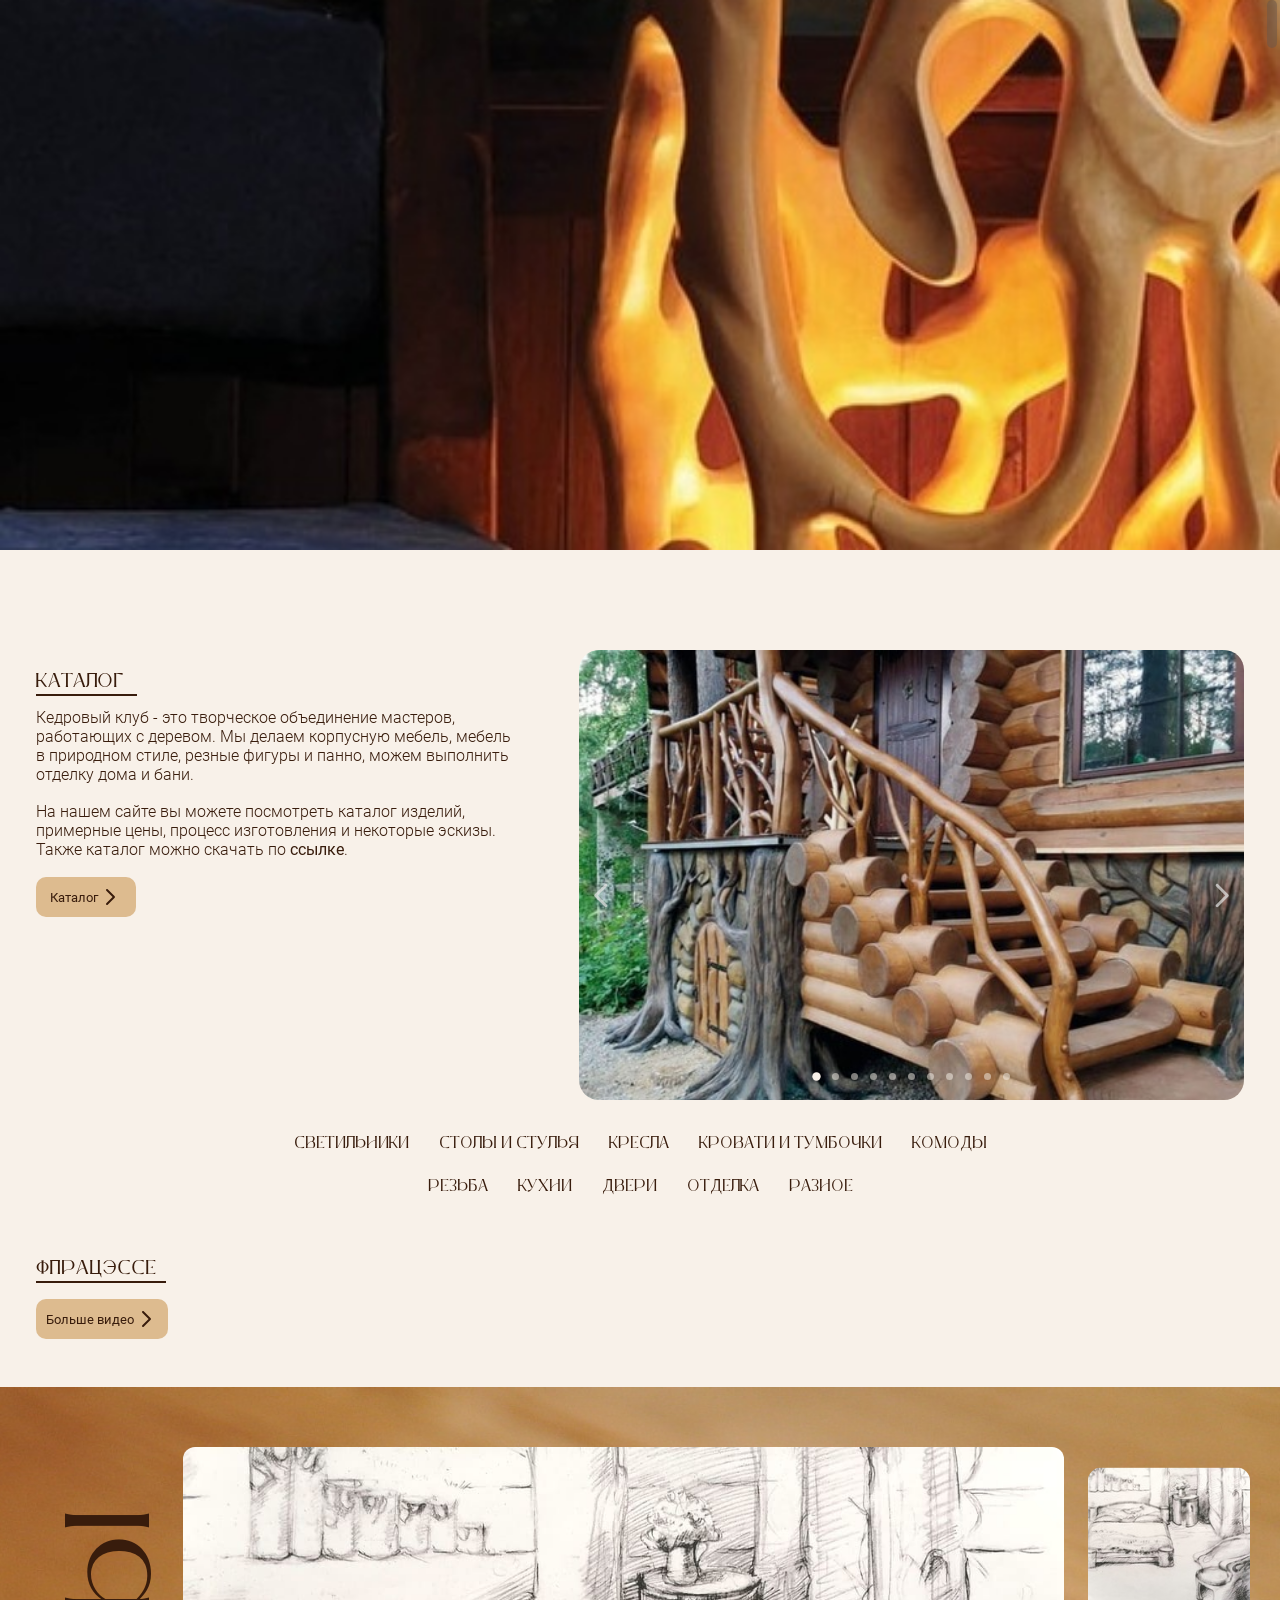
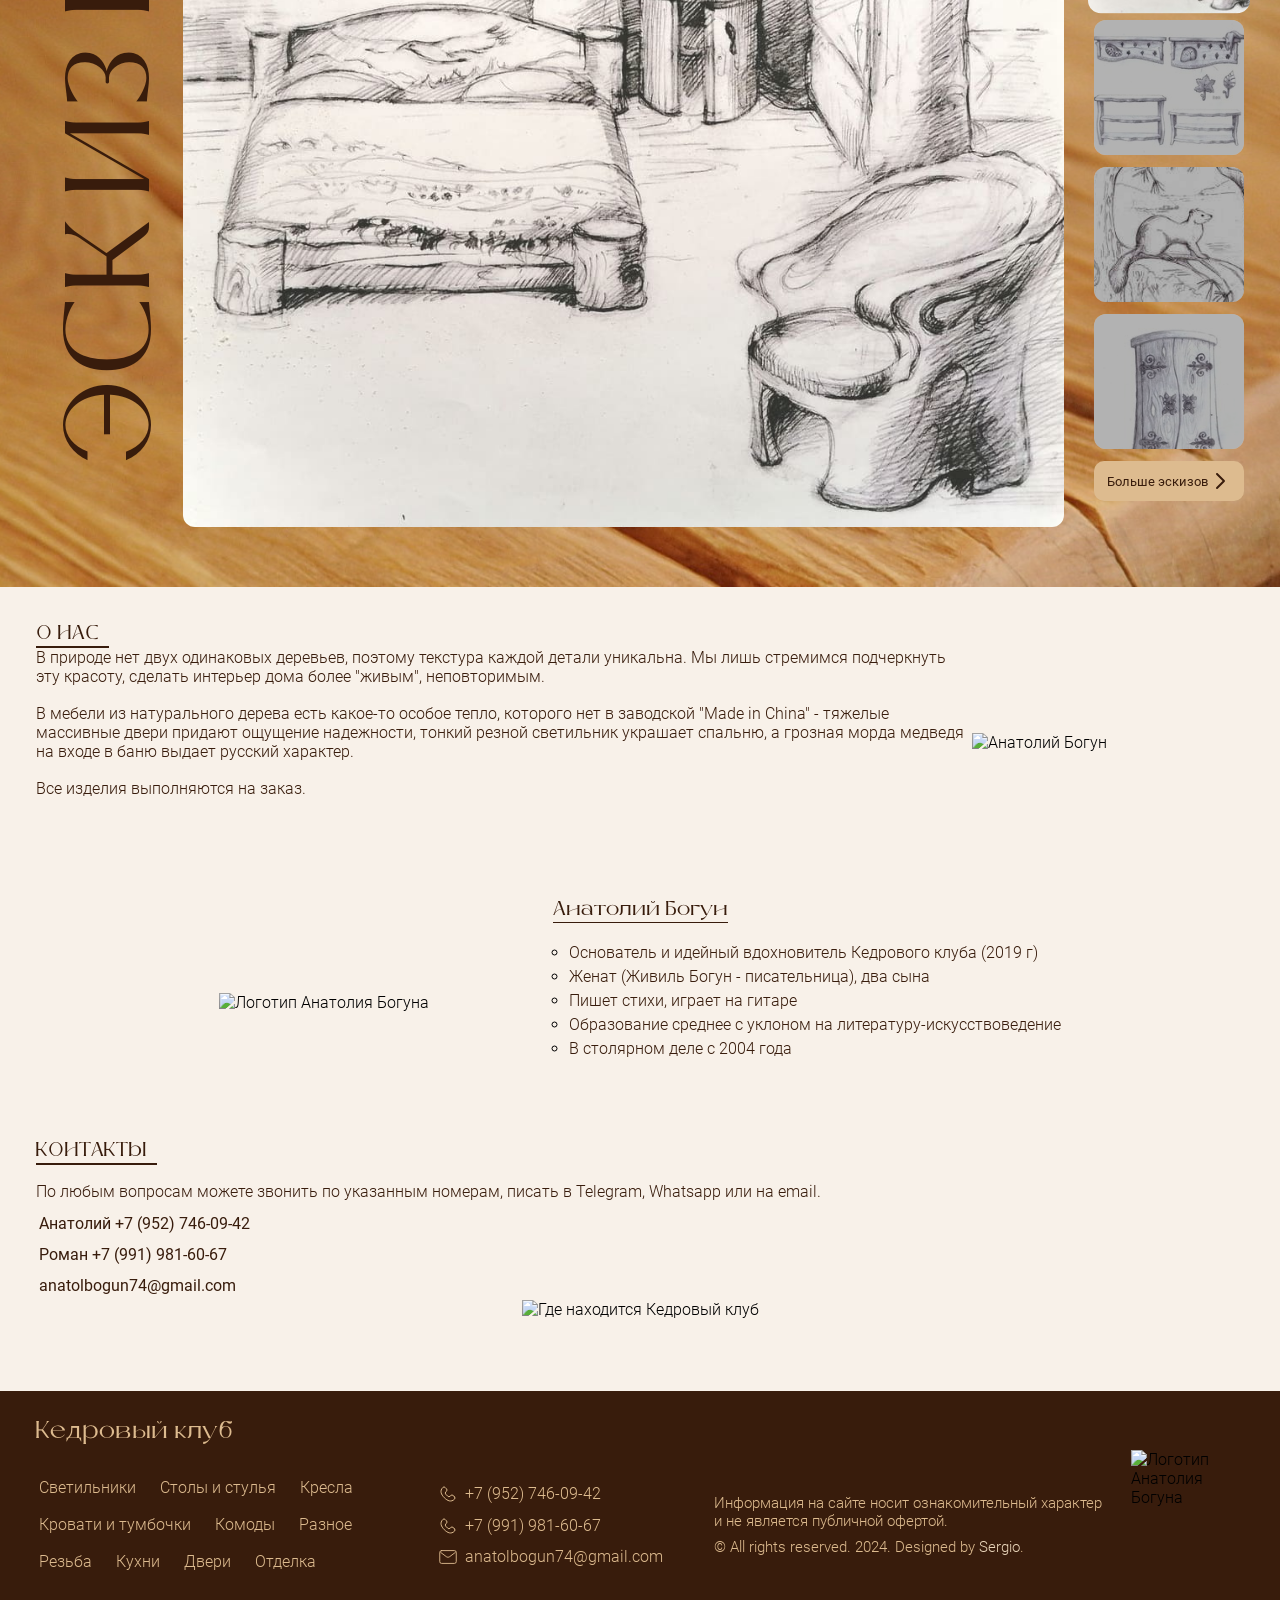
==== commit 7a9545d2: "dev_4.4.0 Distribute .scss-files to folders Start to style sketches.html (first-screen section)" ====
--- a/index.html
+++ b/index.html
@@ -3,7 +3,7 @@
 <head>
     <meta charset="UTF-8">
     <meta name="viewport" content="width=device-width, initial-scale=1.0">
-    <title>Кедровый клуб — мебель ручной работы</title>
+    <title>Кедровый клуб – мебель ручной работы</title>
     <link rel="icon" href="img/graphics/favicone.ico">
     <link rel="stylesheet" href="CSS/main.css">
     <script defer src="JS/burger-nav.js"></script>
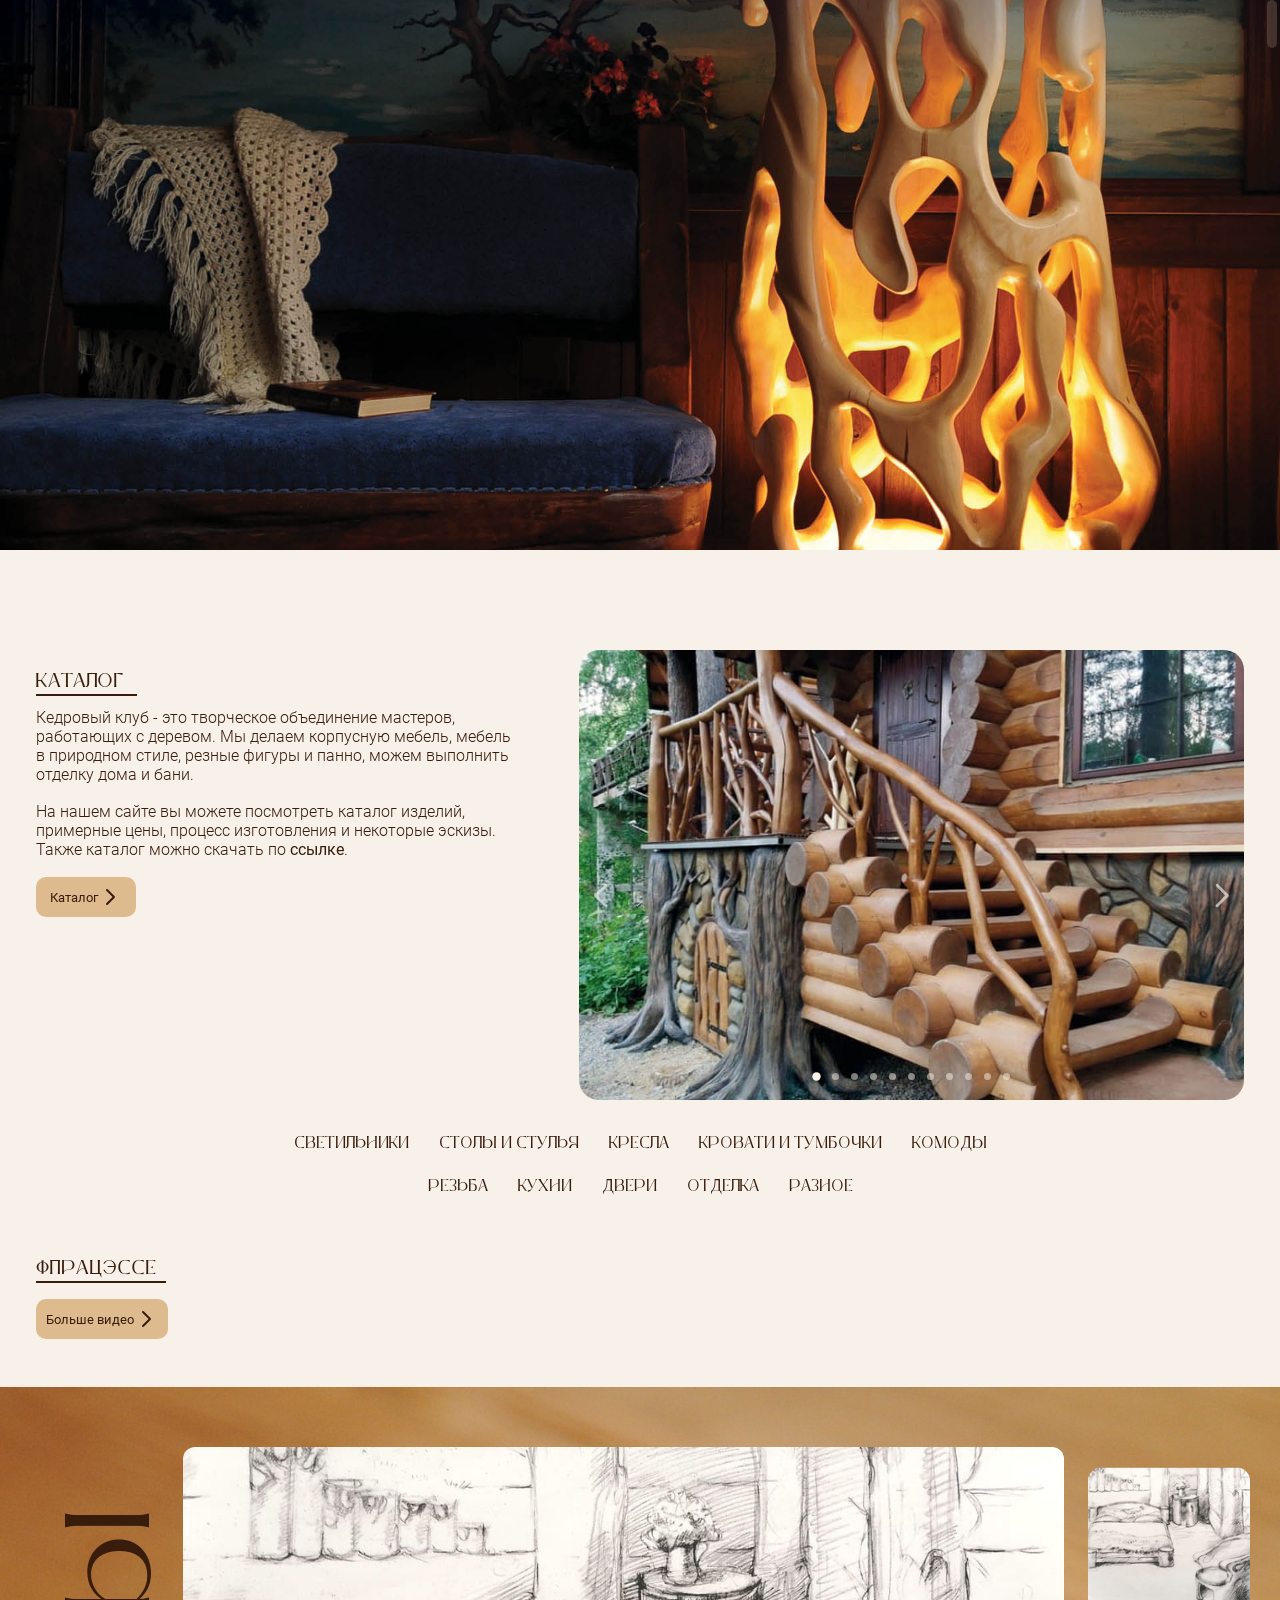
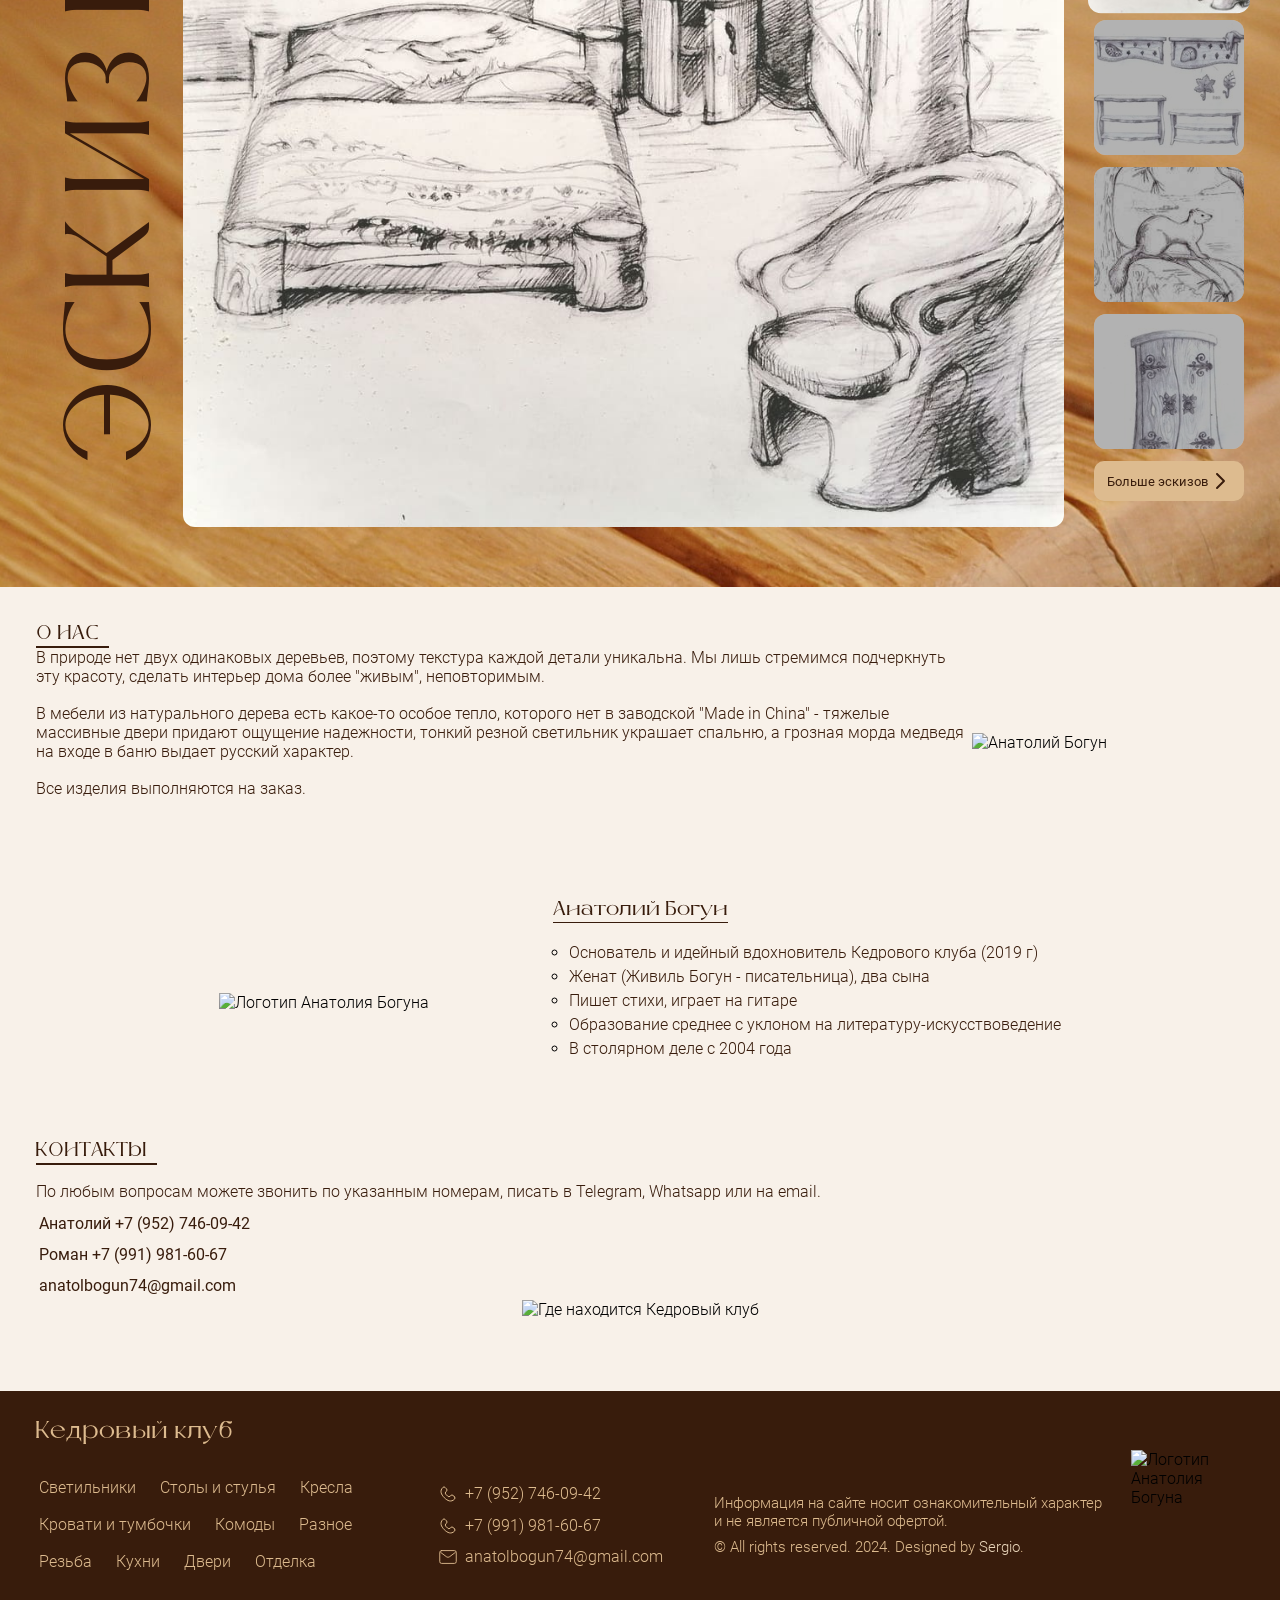
==== commit 12cba1d6: "dev_4.5.2 Create the animation for the home section (emerging from the darkness)" ====
--- a/index.html
+++ b/index.html
@@ -8,9 +8,10 @@
     <link rel="stylesheet" href="CSS/main.css">
     <script defer src="JS/burger-nav.js"></script>
     <!-- <script defer src="JS/up.js"></script> -->
-    <script defer src="JS/main.js"></script>
     <script defer src="JS/hideHeader.js"></script>
     <script defer src="JS/scrollbar.js"></script>
+    <script defer src="JS/main.js"></script>
+    <script defer src="JS/homeDark.js"></script>
     <script defer src="JS/sketches-examples.js"></script>
 </head>
 <body>
@@ -170,13 +171,6 @@
       <img src="img/home_big.jpg" alt="Мебель из кедра">
     </picture>
   </div>
-  <!-- <div class="home-subtitle container">
-    <span class="home-subtitle__line home-subtitle__line_vertical"></span>
-    <span class="home-subtitle__line home-subtitle__line_horizontal"></span>
-    <h2 class="home-subtitle__title">
-      Авторская мебель
-    </h2>
-  </div> -->
   <address class="home__address">
     <a class="home__tel" href="mailto:anatolbogun74@gmail.com">
         Написать
--- a/CSS/main.css
+++ b/CSS/main.css
@@ -635,7 +635,30 @@
   -o-object-fit: cover;
      object-fit: cover;
 }
-
+.home__img::after {
+  content: "";
+  position: absolute;
+  top: 0;
+  left: 0;
+  display: block;
+  width: 100%;
+  height: 100%;
+  background-color: rgba(0, 0, 0, 0.6);
+}
+
+.home__img_dark::after {
+  animation: homeDark 2s ease-in 1;
+  background-color: transparent;
+}
+
+@keyframes homeDark {
+  from {
+    background-color: rgba(0, 0, 0, 0.6);
+  }
+  to {
+    background-color: transparent;
+  }
+}
 .home-subtitle {
   position: relative;
 }
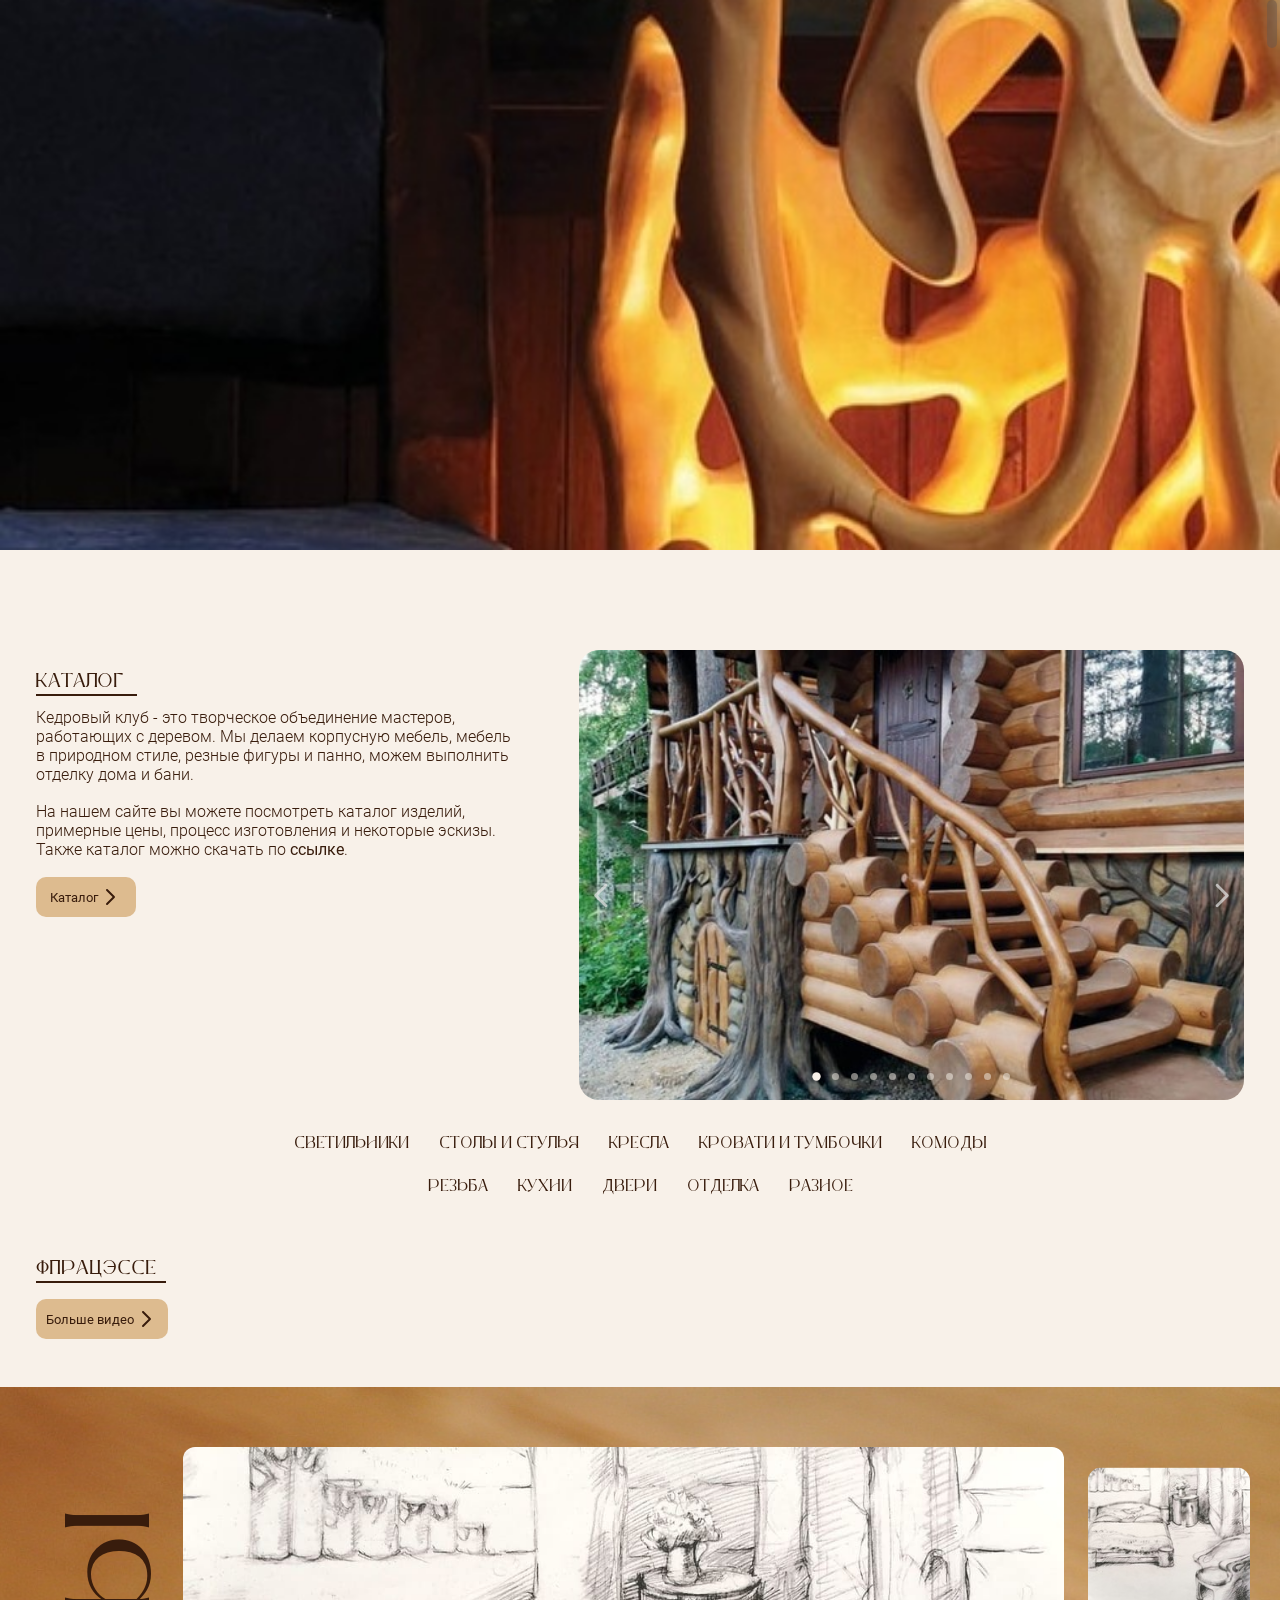
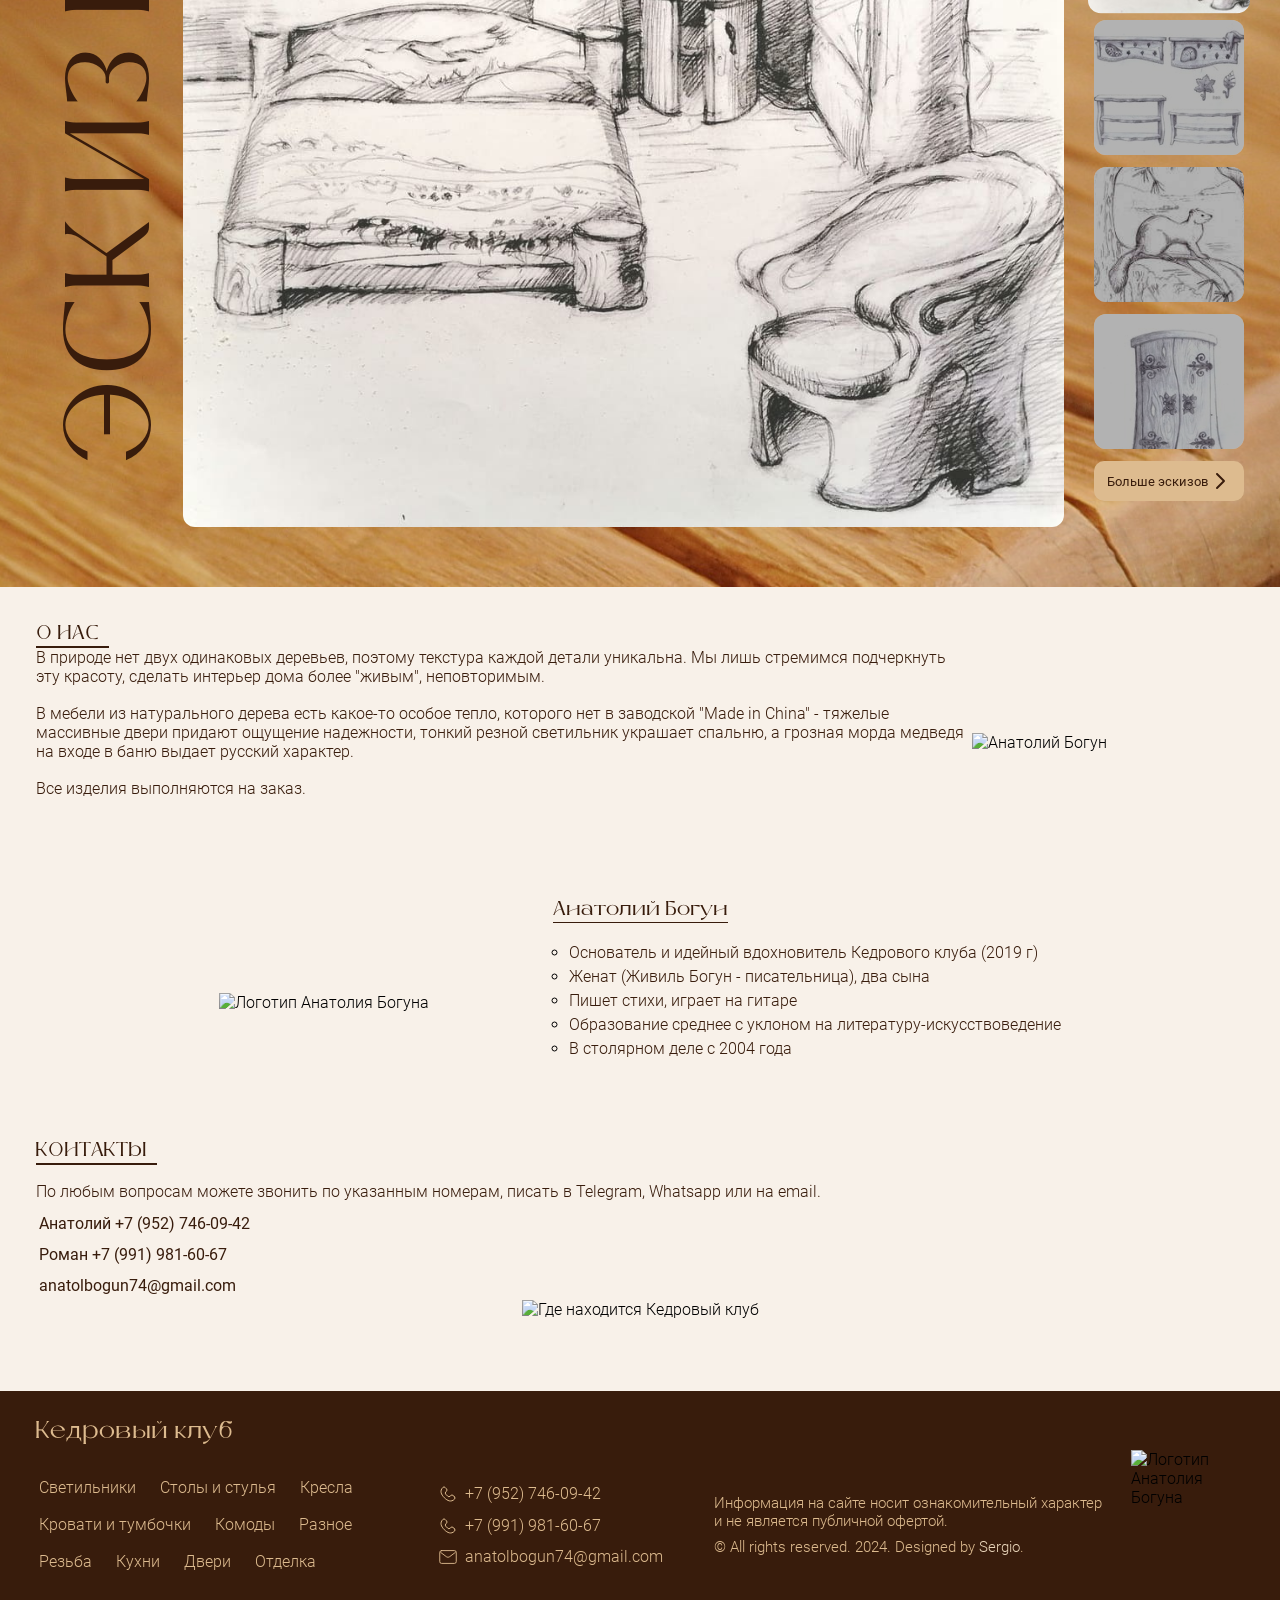
==== commit c7a16be8: "dev_4.6.0 Create the rendering of products using by reading of db.json Structure JS files Add readme" ====
--- a/index.html
+++ b/index.html
@@ -6,13 +6,13 @@
     <title>Кедровый клуб – мебель ручной работы</title>
     <link rel="icon" href="img/graphics/favicone.ico">
     <link rel="stylesheet" href="CSS/main.css">
-    <script defer src="JS/burger-nav.js"></script>
-    <!-- <script defer src="JS/up.js"></script> -->
-    <script defer src="JS/hideHeader.js"></script>
-    <script defer src="JS/scrollbar.js"></script>
-    <script defer src="JS/main.js"></script>
-    <script defer src="JS/homeDark.js"></script>
-    <script defer src="JS/sketches-examples.js"></script>
+    <script defer src="JS/general/burgerNav.js"></script>
+    <script defer src="JS/general/hideHeader.js"></script>
+    <script defer src="JS/general/scrollbar.js"></script>
+    <!-- <script defer src="JS/general/up.js"></script> -->
+    <script defer src="JS/main/catalogSlider.js"></script>
+    <script defer src="JS/main/homeDark.js"></script>
+    <script defer src="JS/main/sketchesExamples.js"></script>
 </head>
 <body>
 <header class="header">
@@ -29,11 +29,11 @@
           Каталог
         </a>
       </li>
-      <li class="header-nav__item">
+      <!-- <li class="header-nav__item">
         <a class="header-nav__link" href="https://cedar-club.ru/process.html">
           Фпрацэссе
         </a>
-      </li>
+      </li> -->
       <li class="header-nav__item">
         <a class="header-nav__link" href="https://cedar-club.ru/sketches.html">
           Эскизы
@@ -128,9 +128,9 @@
             </li>
           </ul>
         </li>
-        <li class="menu__item">
+        <!-- <li class="menu__item">
           <a class="menu__link" href="https://cedar-club.ru/process.html">Фпрацэссе</a>
-        </li>
+        </li> -->
         <li class="menu__item">
           <a class="menu__link" href="https://cedar-club.ru/sketches.html">Эскизы</a>
         </li>
@@ -147,7 +147,7 @@
            </a>
           </li>
           <li class="menu-products__item">
-            <a class="menu-products__link menu-products__link-last" href="mailto:anatolbogun74@gmail.com">
+            <a class="menu-products__link menu-products__link_last" href="mailto:anatolbogun74@gmail.com">
               Написать
            </a>
           </li>
--- a/CSS/main.css
+++ b/CSS/main.css
@@ -232,7 +232,6 @@
   height: 100vh;
   z-index: 9;
 }
-
 .body__back.be {
   display: block;
 }
@@ -383,7 +382,6 @@
   text-transform: uppercase;
   transition: color 0.15s ease-in-out;
 }
-
 .header-nav__link:hover, .header-nav__link:focus, .header-nav__link:active {
   color: var(--lighter);
 }
@@ -410,7 +408,7 @@
 }
 
 @media (max-width: 768px) {
-  .header-nav {
+  .header-nav, .header-nav__tel {
     display: none;
   }
 }
@@ -526,7 +524,6 @@
   color: var(--dark);
   transition: color 0.2s;
 }
-
 .menu__link:first-child {
   max-width: 175px;
 }
@@ -550,8 +547,7 @@
   font-size: 18px;
   color: var(--dark);
 }
-
-.menu-products__link-last {
+.menu-products__link_last {
   margin: 0;
 }
 
@@ -563,23 +559,19 @@
 .hamb__field.active .hamb__bar:nth-child(2) {
   opacity: 0;
 }
-
 .hamb__field.active .hamb__bar:nth-child(1) {
   width: 35px;
   height: 3px;
   background-color: var(--dark);
   transform: translateY(8px) rotate(45deg);
 }
-
 .hamb__field.active .hamb__bar:nth-child(3) {
   width: 35px;
   height: 3px;
   background-color: var(--dark);
   transform: translateY(-8px) rotate(-45deg);
 }
-
-.hamb__field.active:hover .hamb__bar:nth-child(1),
-.hamb__field.active:hover .hamb__bar:nth-child(3) {
+.hamb__field.active:hover .hamb__bar:nth-child(1), .hamb__field.active:hover .hamb__bar:nth-child(3) {
   background-color: var(--less-dark);
 }
 
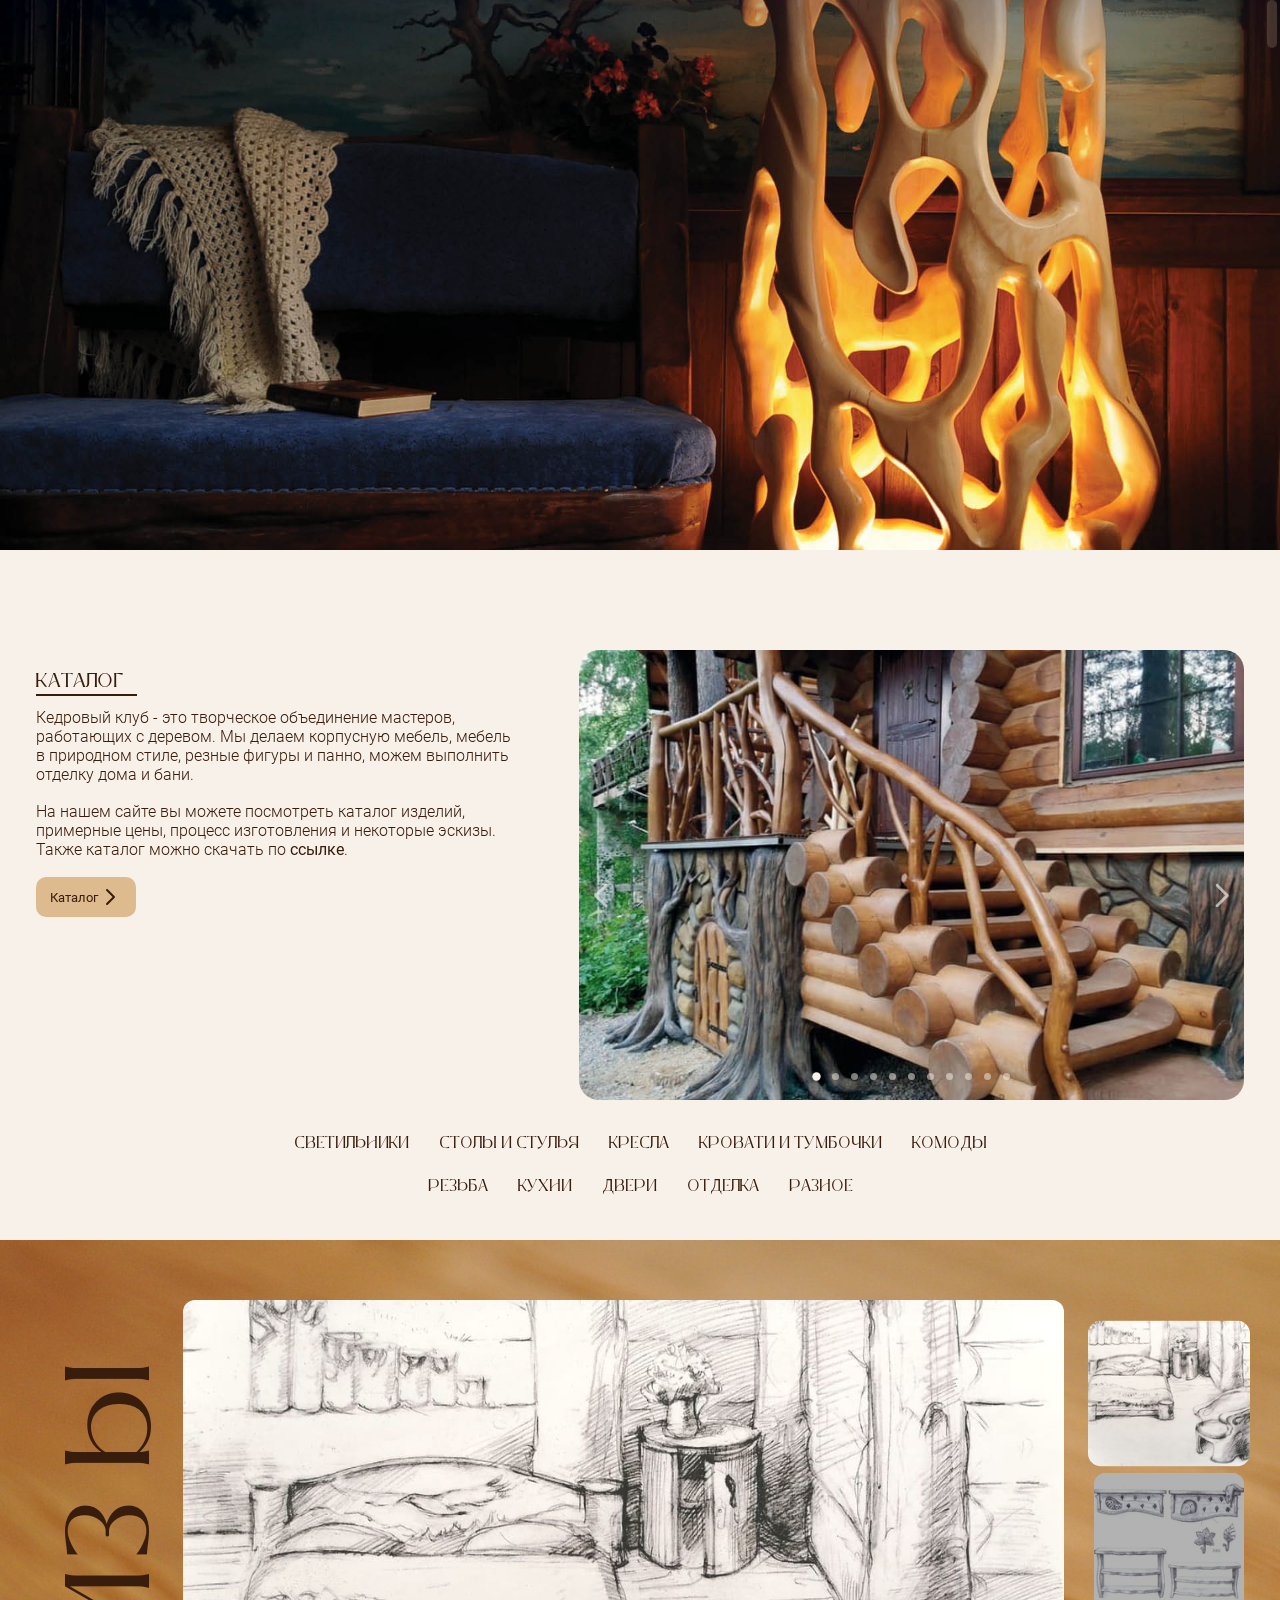
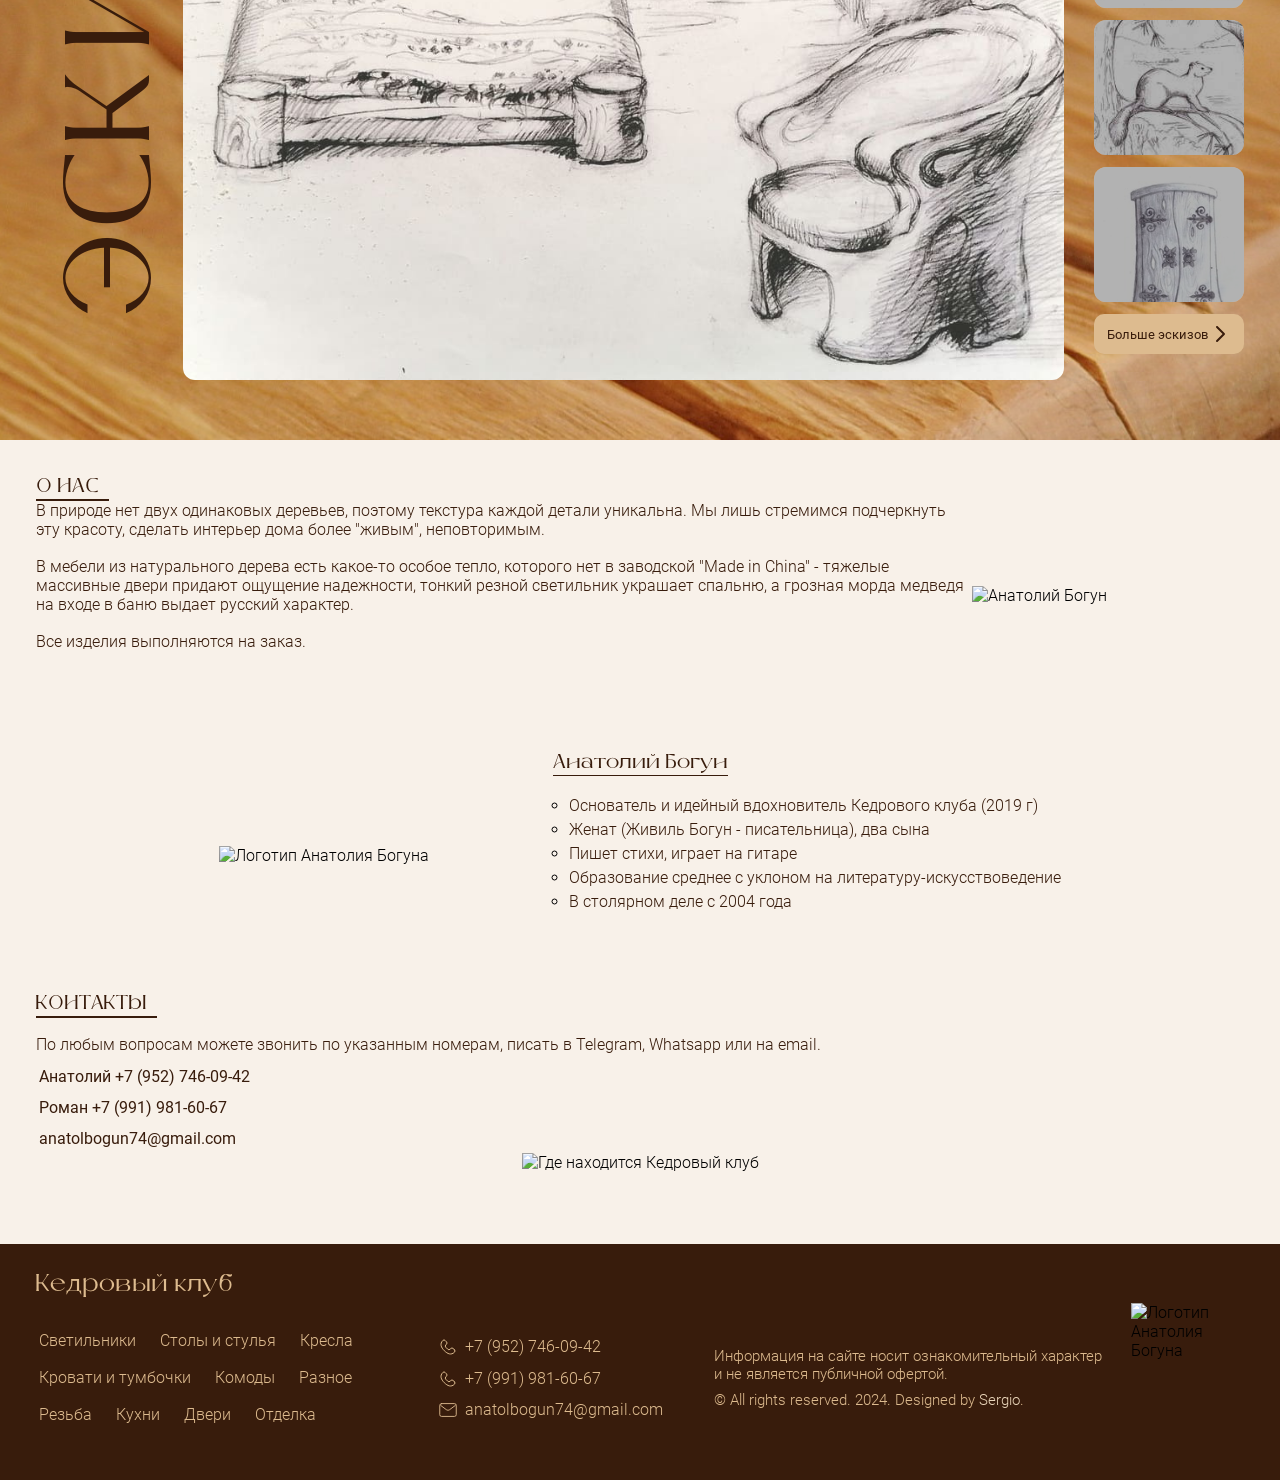
==== commit ff830871: "dev_4.6.3 Add meta descriptions to heads" ====
--- a/index.html
+++ b/index.html
@@ -4,6 +4,7 @@
     <meta charset="UTF-8">
     <meta name="viewport" content="width=device-width, initial-scale=1.0">
     <title>Кедровый клуб – мебель ручной работы</title>
+    <meta name="description" content="Мы делаем мебель для срубов – это мебель из массива кедра, в природном стиле. Также у нас можно заказать резные фигуры и панно, отделку дома и бани.">
     <link rel="icon" href="img/graphics/favicone.ico">
     <link rel="stylesheet" href="CSS/main.css">
     <script defer src="JS/general/burgerNav.js"></script>
@@ -332,7 +333,7 @@
   </nav>
 </div>
 </section>
-<section id="process" class="section process-examples">
+<!-- <section id="process" class="section process-examples">
 <div class="container">
   <a href="https://cedar-club.ru/process.html">
     <h2 class="section-title">
@@ -348,7 +349,7 @@
     </a>
   </button>
 </div>
-</section>
+</section> -->
 <section id="sketches-examples" class="section sketches-examples">
 <div class="container sketches-examples__container">
   <h2 class="section-title sketches-examples__title">
--- a/CSS/main.css
+++ b/CSS/main.css
@@ -352,19 +352,24 @@
   padding: 0;
 }
 
+@media (max-width: 768px) {
+  .header-nav {
+    display: none;
+  }
+}
 .header-nav__list {
   display: inline-flex;
-  gap: 30px;
+  gap: 15px;
   margin: 0;
   padding: 0;
 }
 
-@media (min-width: 1025px) {
+@media (min-width: 1024px) {
   .header-nav__list {
-    gap: 36px;
-  }
-}
-@media (min-width: 1281px) {
+    gap: 30px;
+  }
+}
+@media (min-width: 1280px) {
   .header-nav__list {
     gap: 60px;
   }
@@ -385,7 +390,6 @@
 .header-nav__link:hover, .header-nav__link:focus, .header-nav__link:active {
   color: var(--lighter);
 }
-
 .header-nav__link::before {
   content: "";
   position: absolute;
@@ -397,7 +401,6 @@
   transform: translateX(-50%);
   transition: width 0.15s ease-in-out;
 }
-
 .header-nav__link:hover::before, .header-nav__link:active::before {
   width: 80%;
 }
@@ -407,8 +410,8 @@
   font-size: 18px;
 }
 
-@media (max-width: 768px) {
-  .header-nav, .header-nav__tel {
+@media (max-width: 1024px) {
+  .header-nav__tel {
     display: none;
   }
 }
@@ -474,10 +477,6 @@
 }
 
 .popup {
-  display: none;
-}
-
-.menu {
   display: none;
 }
 
